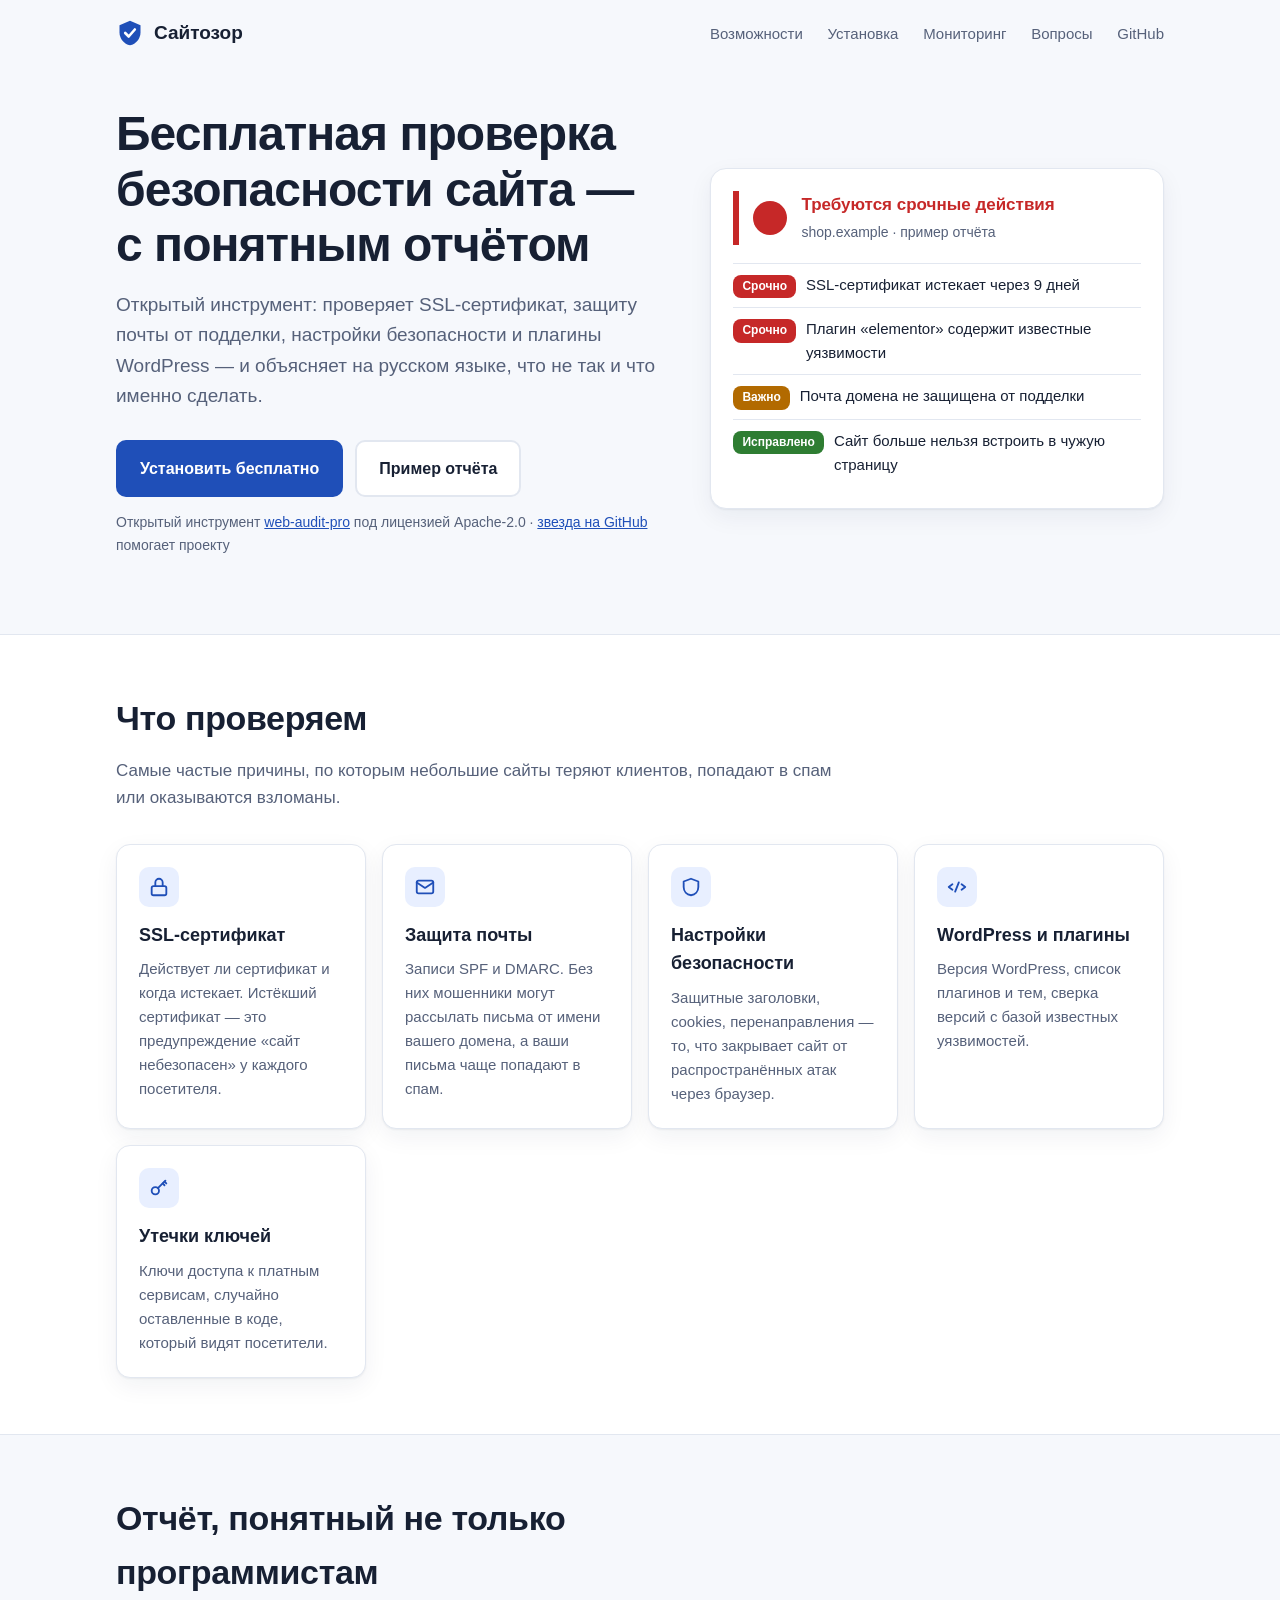
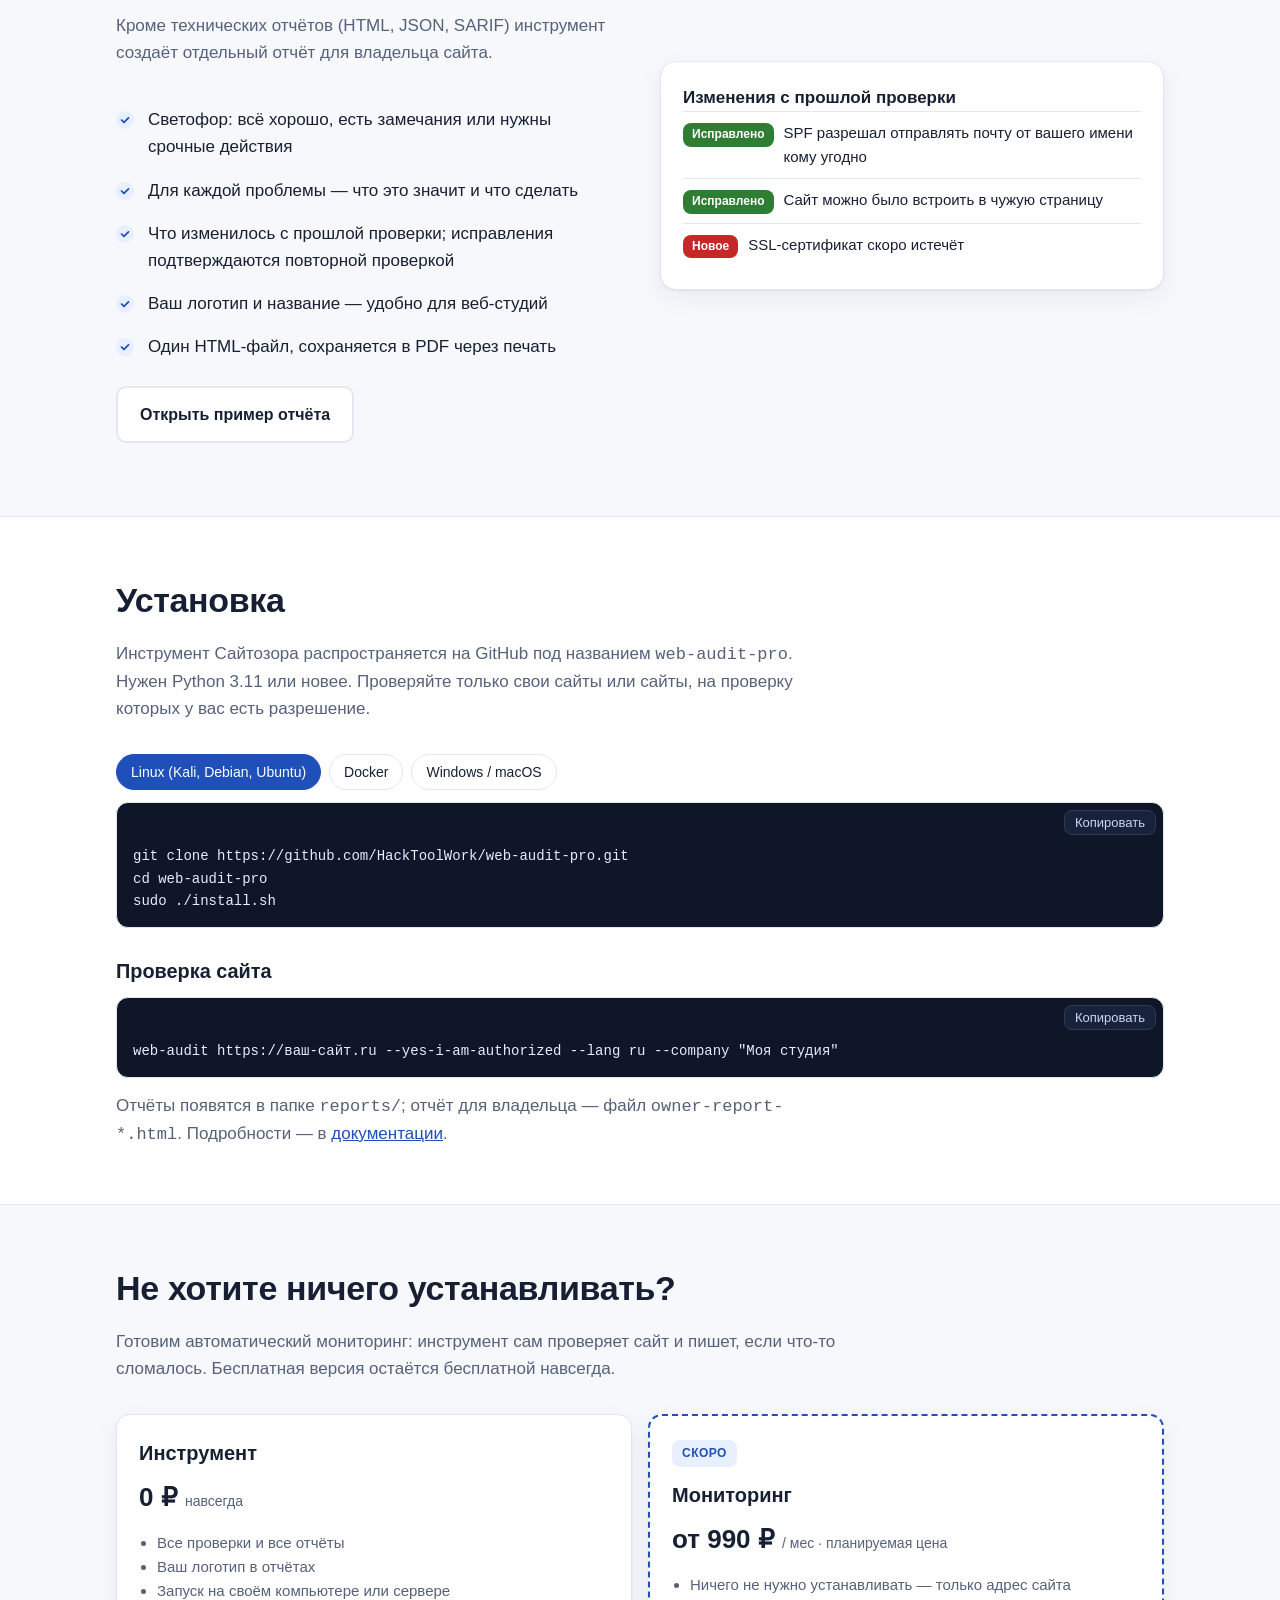
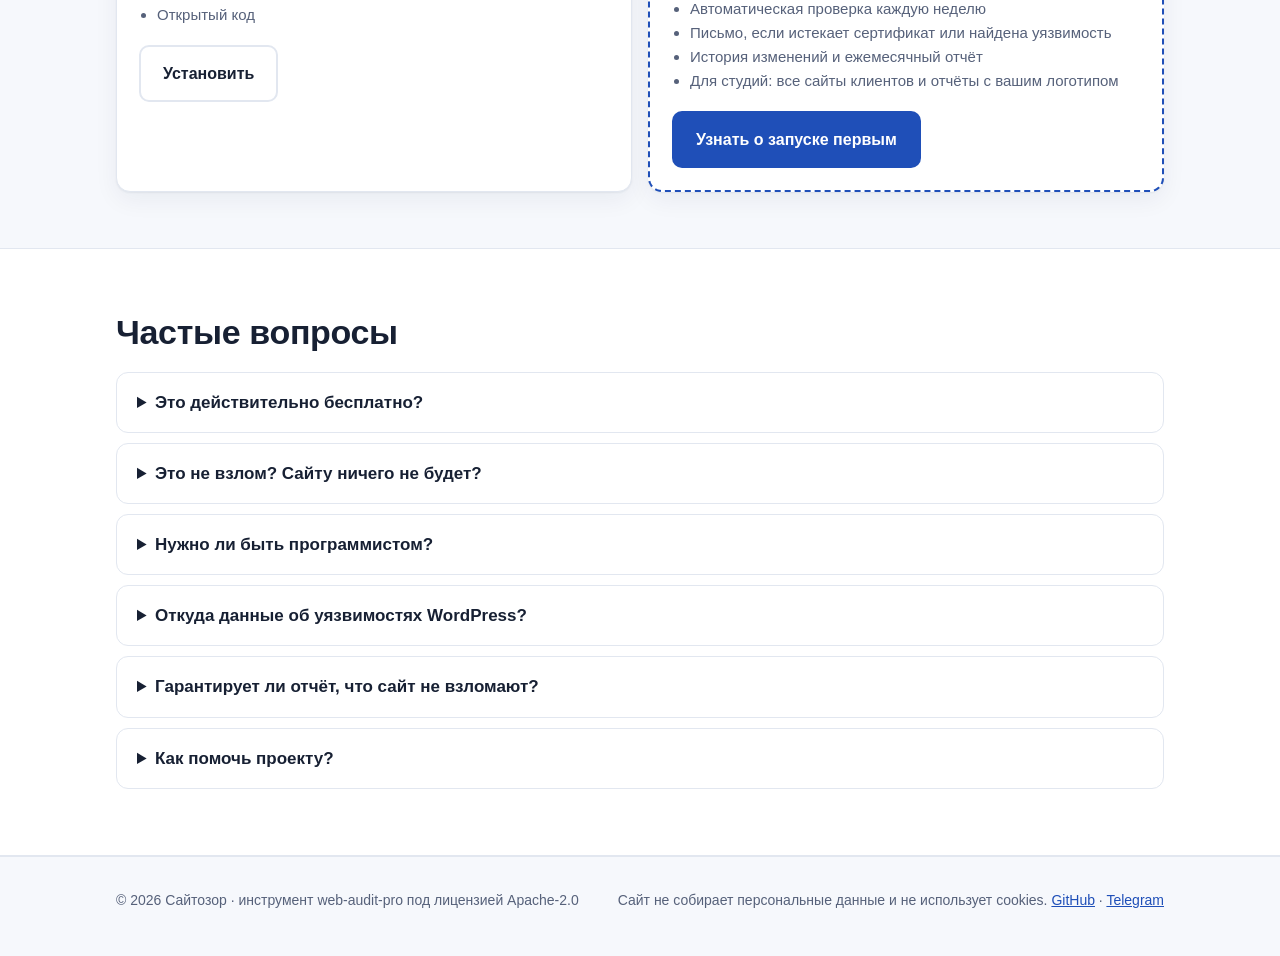
==== index.html @ 12309d19 "Add Sitozor project page Russian landing page for the free web-audit-pro tool: features, install ins" ====
<!doctype html>
<html lang="ru">
<head>
<meta charset="utf-8">
<meta name="viewport" content="width=device-width, initial-scale=1">
<title>Сайтозор — бесплатная проверка безопасности сайта</title>
<meta name="description" content="Открытый инструмент: проверяет SSL-сертификат, защиту почты, настройки безопасности и плагины WordPress и выдаёт понятный отчёт на русском языке.">
<meta property="og:type" content="website">
<meta property="og:title" content="Сайтозор — бесплатная проверка безопасности сайта">
<meta property="og:description" content="Открытый инструмент с понятным отчётом: что не так с сайтом и что сделать.">
<meta name="theme-color" content="#1f4fb8">
<link rel="icon" href="data:image/svg+xml,%3Csvg xmlns='http://www.w3.org/2000/svg' viewBox='0 0 32 32'%3E%3Cpath d='M16 2 4 7v8c0 7.5 5.1 13.4 12 15 6.9-1.6 12-7.5 12-15V7z' fill='%231f4fb8'/%3E%3Cpath d='m10.5 16 4 4 7-8' fill='none' stroke='white' stroke-width='3' stroke-linecap='round' stroke-linejoin='round'/%3E%3C/svg%3E">
<style>
:root {
  --bg: #f6f8fc;
  --surface: #ffffff;
  --fg: #172033;
  --muted: #56617a;
  --line: #e2e7f0;
  --accent: #1f4fb8;
  --accent-fg: #ffffff;
  --accent-soft: #e8efff;
  --red: #c62828;
  --yellow: #b26a00;
  --green: #2e7d32;
  --shadow: 0 1px 2px rgba(20, 30, 60, .06), 0 8px 24px rgba(20, 30, 60, .06);
}
@media (prefers-color-scheme: dark) {
  :root {
    --bg: #0e1322;
    --surface: #161d31;
    --fg: #e9eefb;
    --muted: #a3aec7;
    --line: #26304a;
    --accent: #7ea2ff;
    --accent-fg: #0e1322;
    --accent-soft: #1d2947;
    --red: #ff7a7a;
    --yellow: #ffc15e;
    --green: #6fd08c;
    --shadow: none;
  }
}
* { box-sizing: border-box; }
html { scroll-behavior: smooth; }
body {
  margin: 0;
  background: var(--bg);
  color: var(--fg);
  font: 17px/1.6 -apple-system, "Segoe UI", Roboto, "Helvetica Neue", Arial, sans-serif;
}
a { color: var(--accent); }
.wrap { max-width: 1080px; margin: 0 auto; padding: 0 16px; }
header.top {
  display: flex; justify-content: space-between; align-items: center;
  padding: 18px 0; gap: 12px;
}
.brand { display: flex; align-items: center; gap: 10px; font-weight: 700; font-size: 19px; color: var(--fg); text-decoration: none; }
.brand svg { width: 28px; height: 28px; flex: none; }
nav a { color: var(--muted); text-decoration: none; margin-left: 20px; font-size: 15px; }
nav a:hover { color: var(--fg); }
@media (max-width: 720px) { nav { display: none; } }

.btn {
  display: inline-block; padding: 14px 22px; border-radius: 10px; font-weight: 600;
  text-decoration: none; border: 2px solid transparent; cursor: pointer; font-size: 16px;
}
.btn-primary { background: var(--accent); color: var(--accent-fg); }
.btn-primary:hover { filter: brightness(1.08); }
.btn-ghost { border-color: var(--line); color: var(--fg); background: var(--surface); }
.btn-ghost:hover { border-color: var(--accent); }

.hero { display: grid; grid-template-columns: 1.1fr .9fr; gap: 40px; align-items: center; padding: 40px 0 64px; }
@media (max-width: 880px) { .hero { grid-template-columns: 1fr; padding-top: 16px; } }
.hero h1 { font-size: clamp(32px, 5vw, 48px); line-height: 1.15; margin: 0 0 18px; letter-spacing: -.02em; }
.hero p.lead { font-size: 19px; color: var(--muted); margin: 0 0 28px; }
.hero .actions { display: flex; gap: 12px; flex-wrap: wrap; }
.hero .note { margin-top: 14px; font-size: 14px; color: var(--muted); }

.mock {
  background: var(--surface); border: 1px solid var(--line); border-radius: 16px;
  padding: 22px; box-shadow: var(--shadow);
}
.mock .status { display: flex; gap: 14px; align-items: center; border-left: 6px solid var(--red); padding-left: 14px; margin-bottom: 18px; }
.mock .dot { width: 34px; height: 34px; border-radius: 50%; background: var(--red); flex: none; }
.mock .status strong { color: var(--red); display: block; }
.mock .status span { color: var(--muted); font-size: 14px; }
.mock ul { list-style: none; padding: 0; margin: 0; }
.mock li { display: flex; gap: 10px; align-items: baseline; padding: 9px 0; border-top: 1px solid var(--line); font-size: 15px; }
.pill { font-size: 12px; font-weight: 700; padding: 2px 9px; border-radius: 8px; color: #fff; white-space: nowrap; }
.pill.red { background: var(--red); } .pill.yellow { background: var(--yellow); } .pill.green { background: var(--green); }
@media (prefers-color-scheme: dark) { .pill { color: #0e1322; } }

section { padding: 56px 0; }
section h2 { font-size: clamp(26px, 3.5vw, 34px); margin: 0 0 12px; letter-spacing: -.01em; }
section .sub { color: var(--muted); margin: 0 0 32px; max-width: 720px; }

.grid { display: grid; gap: 16px; grid-template-columns: repeat(auto-fit, minmax(240px, 1fr)); }
.card { background: var(--surface); border: 1px solid var(--line); border-radius: 14px; padding: 22px; box-shadow: var(--shadow); }
.card h3 { margin: 0 0 8px; font-size: 18px; }
.card p { margin: 0; color: var(--muted); font-size: 15px; }
.icon { width: 40px; height: 40px; border-radius: 10px; background: var(--accent-soft); color: var(--accent); display: grid; place-items: center; margin-bottom: 14px; }
.icon svg { width: 22px; height: 22px; }

.steps { counter-reset: step; }
.steps .card { position: relative; padding-top: 56px; }
.steps .card::before {
  counter-increment: step; content: counter(step);
  position: absolute; top: 18px; left: 22px; width: 28px; height: 28px; border-radius: 50%;
  background: var(--accent); color: var(--accent-fg); display: grid; place-items: center; font-weight: 700; font-size: 15px;
}

.band { background: var(--surface); border-top: 1px solid var(--line); border-bottom: 1px solid var(--line); }
.two { display: grid; grid-template-columns: 1fr 1fr; gap: 40px; align-items: center; }
@media (max-width: 880px) { .two { grid-template-columns: 1fr; } }
.checks { list-style: none; padding: 0; margin: 0; }
.checks li { padding: 8px 0 8px 32px; position: relative; }
.checks li::before {
  content: ""; position: absolute; left: 0; top: 13px; width: 18px; height: 18px; border-radius: 50%;
  background: var(--accent-soft) url("data:image/svg+xml,%3Csvg xmlns='http://www.w3.org/2000/svg' viewBox='0 0 20 20'%3E%3Cpath d='m5 10 3.5 3.5L15 7' fill='none' stroke='%231f4fb8' stroke-width='2.5' stroke-linecap='round' stroke-linejoin='round'/%3E%3C/svg%3E") center/14px no-repeat;
}

.prices .card { display: flex; flex-direction: column; }
.prices .price { font-size: 30px; font-weight: 700; margin: 6px 0 4px; }
.prices .price small { font-size: 15px; font-weight: 500; color: var(--muted); }
.prices ul { padding-left: 18px; margin: 12px 0 20px; color: var(--muted); font-size: 15px; flex: 1; }
.prices .featured { border: 2px solid var(--accent); }
.tag { display: inline-block; font-size: 12px; font-weight: 700; color: var(--accent); background: var(--accent-soft); padding: 3px 10px; border-radius: 8px; align-self: flex-start; }

details.faq { background: var(--surface); border: 1px solid var(--line); border-radius: 12px; padding: 16px 20px; margin-bottom: 10px; }
details.faq summary { cursor: pointer; font-weight: 600; }
details.faq p { color: var(--muted); margin: 10px 0 0; }

.cta { text-align: center; }
.template {
  display: flex; gap: 10px; align-items: stretch; max-width: 640px; margin: 24px auto 0;
  background: var(--surface); border: 1px dashed var(--line); border-radius: 12px; padding: 12px; text-align: left;
}
.template code { flex: 1; font: 15px/1.5 inherit; font-family: inherit; color: var(--muted); }
.template button { border: 1px solid var(--line); background: var(--bg); color: var(--fg); border-radius: 8px; padding: 0 14px; cursor: pointer; font: inherit; font-size: 14px; }
@media (max-width: 560px) { .template { flex-direction: column; } .template button { padding: 8px; } }

footer { padding: 32px 0 48px; color: var(--muted); font-size: 14px; border-top: 1px solid var(--line); }
footer .wrap { display: flex; justify-content: space-between; gap: 16px; flex-wrap: wrap; }

pre.code {
  position: relative; margin: 0 0 14px; padding: 14px 16px; border-radius: 12px; overflow-x: auto;
  background: #0f1628; color: #e6ecff; font: 14px/1.6 ui-monospace, SFMono-Regular, Menlo, Consolas, monospace;
  border: 1px solid var(--line);
}
pre.code .c { color: #8a97b8; }
.code-wrap { position: relative; }
.code-wrap pre.code { padding-top: 42px; }
.code-wrap button {
  position: absolute; top: 8px; right: 8px; border: 1px solid #2c3a5c; background: #18223b; color: #cbd6f5;
  border-radius: 8px; padding: 4px 10px; font-size: 13px; cursor: pointer;
}
.tabs { display: flex; gap: 8px; margin-bottom: 12px; flex-wrap: wrap; }
.tabs button {
  border: 1px solid var(--line); background: var(--surface); color: var(--fg); border-radius: 999px;
  padding: 6px 14px; font: inherit; font-size: 14px; cursor: pointer;
}
.tabs button[aria-selected="true"] { background: var(--accent); color: var(--accent-fg); border-color: var(--accent); }
.soon { border: 2px dashed var(--accent); }
.badge-soon { display: inline-block; font-size: 12px; font-weight: 700; letter-spacing: .04em; text-transform: uppercase; color: var(--accent); background: var(--accent-soft); padding: 4px 10px; border-radius: 8px; }
.free-vs { display: grid; grid-template-columns: 1fr 1fr; gap: 16px; }
@media (max-width: 880px) { .free-vs { grid-template-columns: 1fr; } }
.free-vs .card h3 { font-size: 20px; }
.free-vs ul { padding-left: 18px; color: var(--muted); font-size: 15px; margin: 12px 0 18px; }
.free-vs .price { font-size: 26px; font-weight: 700; margin: 4px 0; }
.free-vs .price small { font-size: 14px; color: var(--muted); font-weight: 500; }
</style>
</head>
<body>

<div class="wrap">
  <header class="top">
    <a class="brand" href="#"><svg viewBox="0 0 32 32" aria-hidden="true"><path d="M16 2 4 7v8c0 7.5 5.1 13.4 12 15 6.9-1.6 12-7.5 12-15V7z" fill="currentColor" style="color:var(--accent)"/><path d="m10.5 16 4 4 7-8" fill="none" stroke="#fff" stroke-width="3" stroke-linecap="round" stroke-linejoin="round"/></svg>Сайтозор</a>
    <nav>
      <a href="#checks">Возможности</a>
      <a href="#install">Установка</a>
      <a href="#monitoring">Мониторинг</a>
      <a href="#faq">Вопросы</a>
      <a href="https://github.com/HackToolWork/web-audit-pro" target="_blank" rel="noopener">GitHub</a>
    </nav>
  </header>

  <div class="hero">
    <div>
      <h1>Бесплатная проверка безопасности сайта — с понятным отчётом</h1>
      <p class="lead">Открытый инструмент: проверяет SSL-сертификат, защиту почты от подделки, настройки безопасности и плагины WordPress — и объясняет на русском языке, что не так и что именно сделать.</p>
      <div class="actions">
        <a class="btn btn-primary" href="#install">Установить бесплатно</a>
        <a class="btn btn-ghost" href="example-report.html" target="_blank" rel="noopener">Пример отчёта</a>
      </div>
      <p class="note">Открытый инструмент <a href="https://github.com/HackToolWork/web-audit-pro" target="_blank" rel="noopener">web-audit-pro</a> под лицензией Apache-2.0 · <a href="https://github.com/HackToolWork/web-audit-pro" target="_blank" rel="noopener">звезда на GitHub</a> помогает проекту</p>
    </div>
    <div class="mock" aria-label="Фрагмент отчёта">
      <div class="status">
        <div class="dot"></div>
        <div><strong>Требуются срочные действия</strong><span>shop.example · пример отчёта</span></div>
      </div>
      <ul>
        <li><span class="pill red">Срочно</span> SSL-сертификат истекает через 9 дней</li>
        <li><span class="pill red">Срочно</span> Плагин «elementor» содержит известные уязвимости</li>
        <li><span class="pill yellow">Важно</span> Почта домена не защищена от подделки</li>
        <li><span class="pill green">Исправлено</span> Сайт больше нельзя встроить в чужую страницу</li>
      </ul>
    </div>
  </div>
</div>

<section id="checks" class="band">
  <div class="wrap">
    <h2>Что проверяем</h2>
    <p class="sub">Самые частые причины, по которым небольшие сайты теряют клиентов, попадают в спам или оказываются взломаны.</p>
    <div class="grid">
      <div class="card">
        <div class="icon"><svg viewBox="0 0 24 24" fill="none" stroke="currentColor" stroke-width="2" stroke-linecap="round" stroke-linejoin="round"><rect x="4" y="11" width="16" height="10" rx="2"/><path d="M8 11V7a4 4 0 0 1 8 0v4"/></svg></div>
        <h3>SSL-сертификат</h3>
        <p>Действует ли сертификат и когда истекает. Истёкший сертификат — это предупреждение «сайт небезопасен» у каждого посетителя.</p>
      </div>
      <div class="card">
        <div class="icon"><svg viewBox="0 0 24 24" fill="none" stroke="currentColor" stroke-width="2" stroke-linecap="round" stroke-linejoin="round"><rect x="3" y="5" width="18" height="14" rx="2"/><path d="m3 7 9 6 9-6"/></svg></div>
        <h3>Защита почты</h3>
        <p>Записи SPF и DMARC. Без них мошенники могут рассылать письма от имени вашего домена, а ваши письма чаще попадают в спам.</p>
      </div>
      <div class="card">
        <div class="icon"><svg viewBox="0 0 24 24" fill="none" stroke="currentColor" stroke-width="2" stroke-linecap="round" stroke-linejoin="round"><path d="M12 3 4 6v6c0 5 3.4 8.4 8 9 4.6-.6 8-4 8-9V6z"/></svg></div>
        <h3>Настройки безопасности</h3>
        <p>Защитные заголовки, cookies, перенаправления — то, что закрывает сайт от распространённых атак через браузер.</p>
      </div>
      <div class="card">
        <div class="icon"><svg viewBox="0 0 24 24" fill="none" stroke="currentColor" stroke-width="2" stroke-linecap="round" stroke-linejoin="round"><path d="M14 7 10 17"/><path d="m7 9-4 3 4 3"/><path d="m17 9 4 3-4 3"/></svg></div>
        <h3>WordPress и плагины</h3>
        <p>Версия WordPress, список плагинов и тем, сверка версий с базой известных уязвимостей.</p>
      </div>
      <div class="card">
        <div class="icon"><svg viewBox="0 0 24 24" fill="none" stroke="currentColor" stroke-width="2" stroke-linecap="round" stroke-linejoin="round"><circle cx="8" cy="15" r="4"/><path d="m10.8 12.2 8.2-8.2"/><path d="m16 7 2 2"/><path d="m18 5 2 2"/></svg></div>
        <h3>Утечки ключей</h3>
        <p>Ключи доступа к платным сервисам, случайно оставленные в коде, который видят посетители.</p>
      </div>
    </div>
  </div>
</section>

<section id="report">
  <div class="wrap two">
    <div>
      <h2>Отчёт, понятный не только программистам</h2>
      <p class="sub">Кроме технических отчётов (HTML, JSON, SARIF) инструмент создаёт отдельный отчёт для владельца сайта.</p>
      <ul class="checks">
        <li>Светофор: всё хорошо, есть замечания или нужны срочные действия</li>
        <li>Для каждой проблемы — что это значит и что сделать</li>
        <li>Что изменилось с прошлой проверки; исправления подтверждаются повторной проверкой</li>
        <li>Ваш логотип и название — удобно для веб-студий</li>
        <li>Один HTML-файл, сохраняется в PDF через печать</li>
      </ul>
      <p><a class="btn btn-ghost" href="example-report.html" target="_blank" rel="noopener">Открыть пример отчёта</a></p>
    </div>
    <div class="mock" aria-label="Фрагмент раздела изменений">
      <strong>Изменения с прошлой проверки</strong>
      <ul>
        <li><span class="pill green">Исправлено</span> SPF разрешал отправлять почту от вашего имени кому угодно</li>
        <li><span class="pill green">Исправлено</span> Сайт можно было встроить в чужую страницу</li>
        <li><span class="pill red">Новое</span> SSL-сертификат скоро истечёт</li>
      </ul>
    </div>
  </div>
</section>

<section id="install" class="band">
  <div class="wrap">
    <h2>Установка</h2>
    <p class="sub">Инструмент Сайтозора распространяется на GitHub под названием <code>web-audit-pro</code>. Нужен Python 3.11 или новее. Проверяйте только свои сайты или сайты, на проверку которых у вас есть разрешение.</p>
    <div class="tabs" role="tablist">
      <button type="button" role="tab" aria-selected="true" data-tab="linux">Linux (Kali, Debian, Ubuntu)</button>
      <button type="button" role="tab" aria-selected="false" data-tab="docker">Docker</button>
      <button type="button" role="tab" aria-selected="false" data-tab="python">Windows / macOS</button>
    </div>
    <div data-panel="linux">
      <div class="code-wrap"><pre class="code">git clone https://github.com/HackToolWork/web-audit-pro.git
cd web-audit-pro
sudo ./install.sh</pre><button type="button" class="copy">Копировать</button></div>
    </div>
    <div data-panel="docker" hidden>
      <div class="code-wrap"><pre class="code">git clone https://github.com/HackToolWork/web-audit-pro.git
cd web-audit-pro
docker build -t web-audit-pro:local .
mkdir -p reports
docker run --rm -u "$(id -u):$(id -g)" -v "$PWD/reports:/app/reports" \
  web-audit-pro:local https://ваш-сайт.ru --yes-i-am-authorized --lang ru</pre><button type="button" class="copy">Копировать</button></div>
    </div>
    <div data-panel="python" hidden>
      <div class="code-wrap"><pre class="code">git clone https://github.com/HackToolWork/web-audit-pro.git
cd web-audit-pro
python -m venv .venv
.venv\Scripts\activate        <span class="c"># macOS: source .venv/bin/activate</span>
python -m pip install .</pre><button type="button" class="copy">Копировать</button></div>
    </div>
    <h3 style="margin:28px 0 10px">Проверка сайта</h3>
    <div class="code-wrap"><pre class="code">web-audit https://ваш-сайт.ru --yes-i-am-authorized --lang ru --company "Моя студия"</pre><button type="button" class="copy">Копировать</button></div>
    <p class="sub" style="margin:0">Отчёты появятся в папке <code>reports/</code>; отчёт для владельца — файл <code>owner-report-*.html</code>. Подробности — в <a href="https://github.com/HackToolWork/web-audit-pro#readme" target="_blank" rel="noopener">документации</a>.</p>
  </div>
</section>

<section id="monitoring">
  <div class="wrap">
    <h2>Не хотите ничего устанавливать?</h2>
    <p class="sub">Готовим автоматический мониторинг: инструмент сам проверяет сайт и пишет, если что-то сломалось. Бесплатная версия остаётся бесплатной навсегда.</p>
    <div class="free-vs">
      <div class="card">
        <h3>Инструмент</h3>
        <div class="price">0 ₽ <small>навсегда</small></div>
        <ul>
          <li>Все проверки и все отчёты</li>
          <li>Ваш логотип в отчётах</li>
          <li>Запуск на своём компьютере или сервере</li>
          <li>Открытый код</li>
        </ul>
        <a class="btn btn-ghost" href="#install">Установить</a>
      </div>
      <div class="card soon">
        <span class="badge-soon">Скоро</span>
        <h3 style="margin-top:12px">Мониторинг</h3>
        <div class="price">от 990 ₽ <small>/ мес · планируемая цена</small></div>
        <ul>
          <li>Ничего не нужно устанавливать — только адрес сайта</li>
          <li>Автоматическая проверка каждую неделю</li>
          <li>Письмо, если истекает сертификат или найдена уязвимость</li>
          <li>История изменений и ежемесячный отчёт</li>
          <li>Для студий: все сайты клиентов и отчёты с вашим логотипом</li>
        </ul>
        <a class="btn btn-primary" href="https://t.me/xxx_5d" target="_blank" rel="noopener">Узнать о запуске первым</a>
      </div>
    </div>
  </div>
</section>

<section id="faq" class="band">
  <div class="wrap">
    <h2>Частые вопросы</h2>
    <details class="faq">
      <summary>Это действительно бесплатно?</summary>
      <p>Да. Инструмент распространяется с открытым кодом под лицензией Apache-2.0 — его можно использовать, в том числе в коммерческих целях. Платным будет только готовый сервис мониторинга, где не нужно ничего устанавливать.</p>
    </details>
    <details class="faq">
      <summary>Это не взлом? Сайту ничего не будет?</summary>
      <p>Нет. Инструмент делает только обычные запросы — такие же, как браузер при посещении сайта, — с ограничением скорости. Он не подбирает пароли, не отправляет вредоносные данные и не нагружает сервер. Проверяйте только свои сайты или сайты, на проверку которых у вас есть разрешение.</p>
    </details>
    <details class="faq">
      <summary>Нужно ли быть программистом?</summary>
      <p>Нужно уметь установить программу и запустить одну команду в терминале — инструкция выше. Если это неудобно, подождите запуска мониторинга: там будет достаточно ввести адрес сайта.</p>
    </details>
    <details class="faq">
      <summary>Откуда данные об уязвимостях WordPress?</summary>
      <p>Из базы Wordfence Intelligence. Её можно бесплатно скачать один раз командой <code>web-audit --update-wp-db</code> (нужен бесплатный API-ключ Wordfence) — дальше проверки работают без интернета.</p>
    </details>
    <details class="faq">
      <summary>Гарантирует ли отчёт, что сайт не взломают?</summary>
      <p>Нет, и мы честно об этом пишем. Автоматическая проверка находит самые распространённые проблемы, но не заменяет полноценный аудит безопасности.</p>
    </details>
    <details class="faq">
      <summary>Как помочь проекту?</summary>
      <p>Поставьте звезду на <a href="https://github.com/HackToolWork/web-audit-pro" target="_blank" rel="noopener">GitHub</a>, расскажите коллегам, сообщайте об ошибках и предлагайте улучшения в Issues.</p>
    </details>
  </div>
</section>

<footer>
  <div class="wrap">
    <span>© 2026 Сайтозор · инструмент web-audit-pro под лицензией Apache-2.0</span>
    <span>Сайт не собирает персональные данные и не использует cookies. <a href="https://github.com/HackToolWork/web-audit-pro" target="_blank" rel="noopener">GitHub</a> · <a href="https://t.me/xxx_5d" target="_blank" rel="noopener">Telegram</a></span>
  </div>
</footer>

<script>
document.querySelectorAll(".tabs button").forEach(function (tab) {
  tab.addEventListener("click", function () {
    document.querySelectorAll(".tabs button").forEach(function (other) {
      other.setAttribute("aria-selected", String(other === tab));
    });
    document.querySelectorAll("[data-panel]").forEach(function (panel) {
      panel.hidden = panel.getAttribute("data-panel") !== tab.getAttribute("data-tab");
    });
  });
});
document.querySelectorAll(".code-wrap .copy").forEach(function (button) {
  button.addEventListener("click", function () {
    var text = button.parentElement.querySelector("pre").innerText.replace(/\s+# macOS.*$/m, "");
    function done(label) { button.textContent = label; setTimeout(function () { button.textContent = "Копировать"; }, 2000); }
    if (navigator.clipboard) {
      navigator.clipboard.writeText(text).then(function () { done("Скопировано"); }, function () { done("Не удалось"); });
    } else {
      done("Не удалось");
    }
  });
});
</script>
</body>
</html>
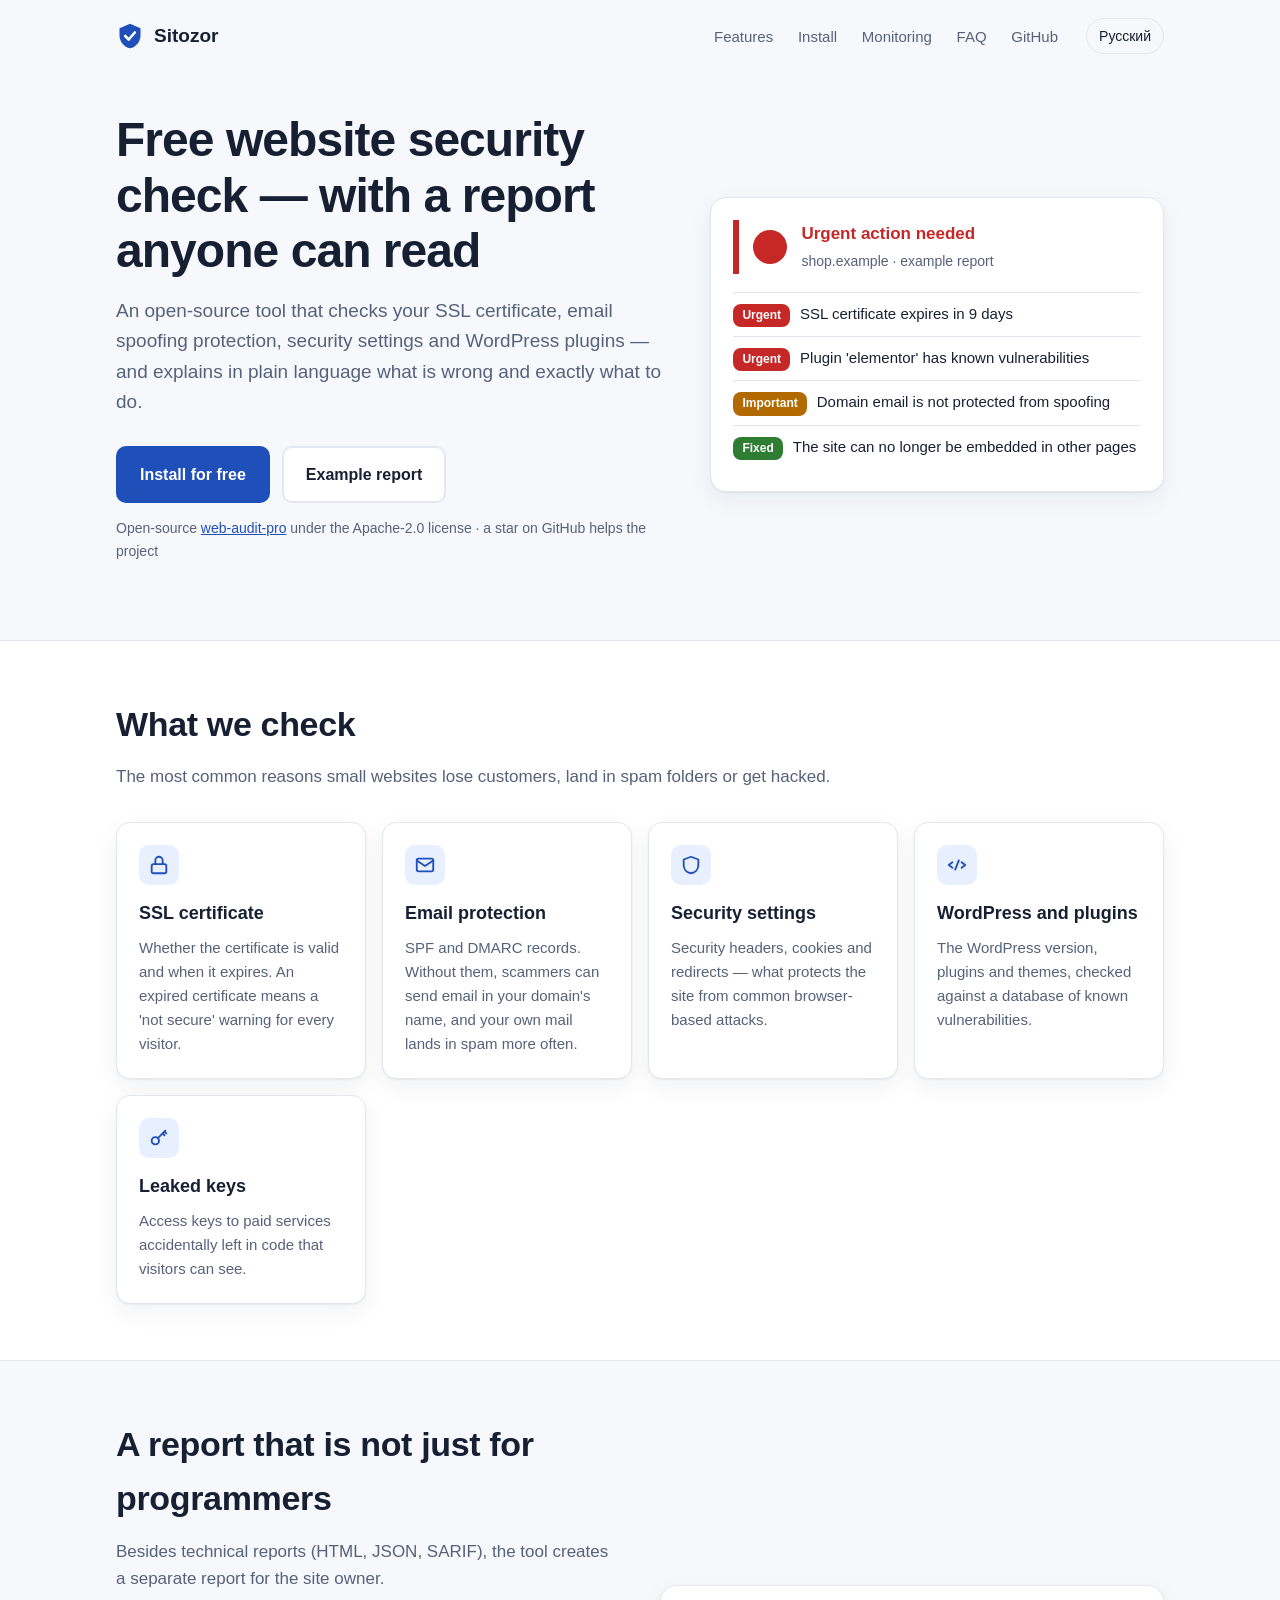
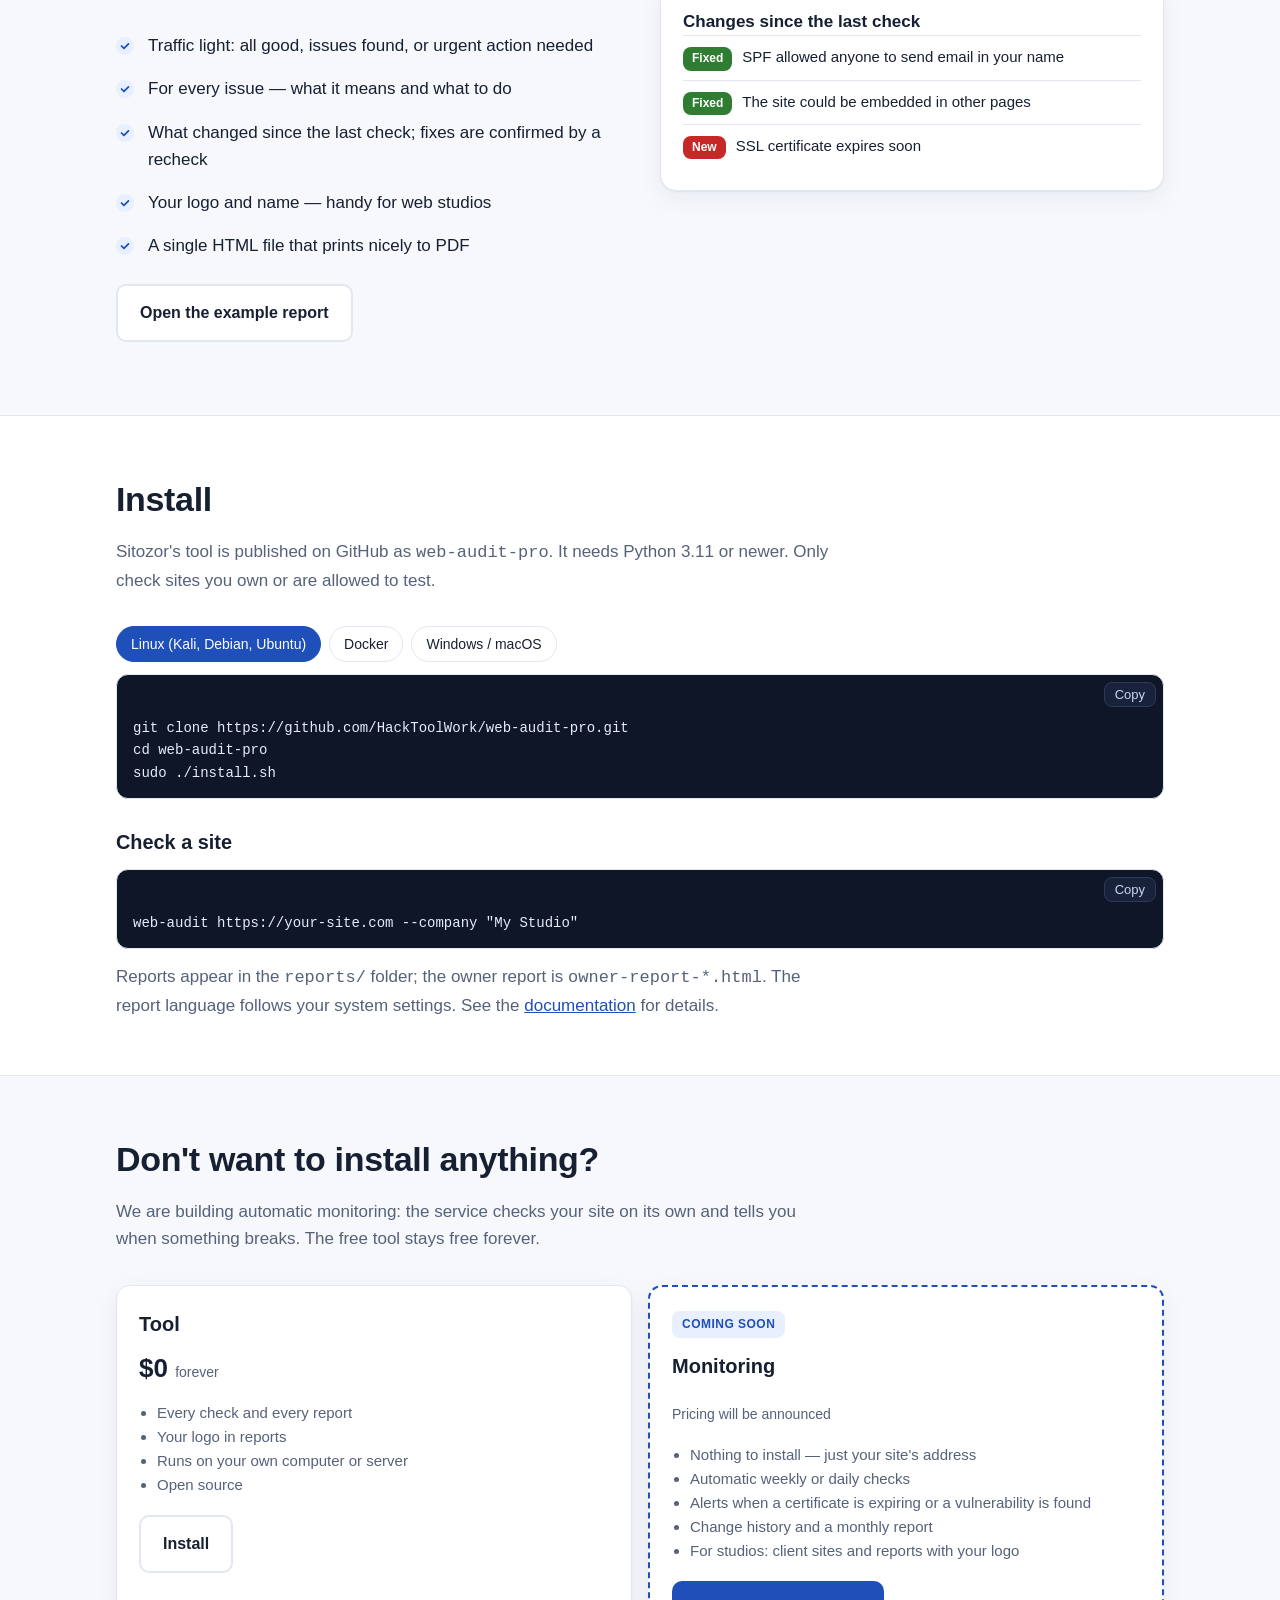
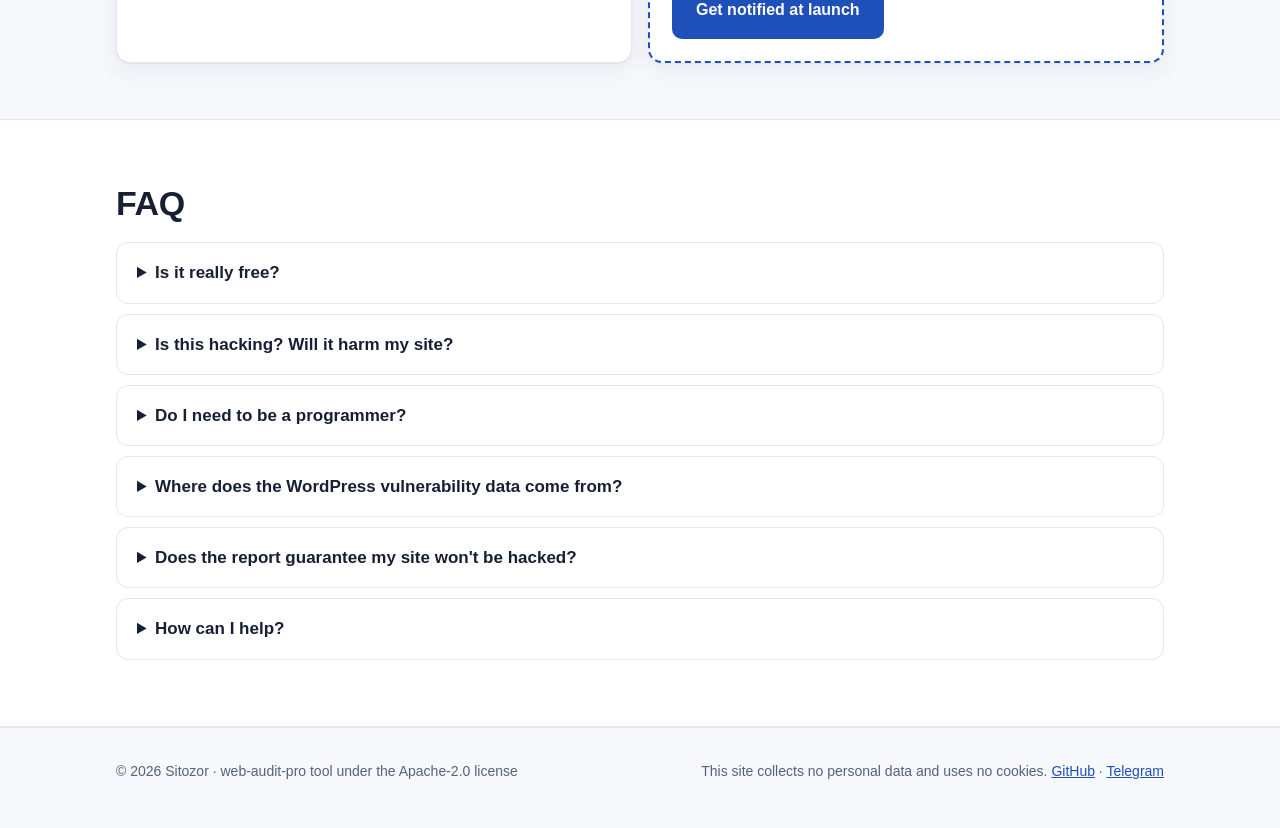
==== commit fc3a3a41: "Add English version with browser-language detection Both pages are generated from one template (scri" ====
--- a/index.html
+++ b/index.html
@@ -5,177 +5,34 @@
 <meta name="viewport" content="width=device-width, initial-scale=1">
 <title>Сайтозор — бесплатная проверка безопасности сайта</title>
 <meta name="description" content="Открытый инструмент: проверяет SSL-сертификат, защиту почты, настройки безопасности и плагины WordPress и выдаёт понятный отчёт на русском языке.">
+<link rel="canonical" href="https://sitozor.ru/">
+<link rel="alternate" hreflang="ru" href="https://sitozor.ru/">
+<link rel="alternate" hreflang="en" href="https://sitozor.ru/en/">
+<link rel="alternate" hreflang="x-default" href="https://sitozor.ru/">
 <meta property="og:type" content="website">
+<meta property="og:url" content="https://sitozor.ru/">
 <meta property="og:title" content="Сайтозор — бесплатная проверка безопасности сайта">
-<meta property="og:description" content="Открытый инструмент с понятным отчётом: что не так с сайтом и что сделать.">
+<meta property="og:description" content="Открытый инструмент: проверяет SSL-сертификат, защиту почты, настройки безопасности и плагины WordPress и выдаёт понятный отчёт на русском языке.">
 <meta name="theme-color" content="#1f4fb8">
 <link rel="icon" href="data:image/svg+xml,%3Csvg xmlns='http://www.w3.org/2000/svg' viewBox='0 0 32 32'%3E%3Cpath d='M16 2 4 7v8c0 7.5 5.1 13.4 12 15 6.9-1.6 12-7.5 12-15V7z' fill='%231f4fb8'/%3E%3Cpath d='m10.5 16 4 4 7-8' fill='none' stroke='white' stroke-width='3' stroke-linecap='round' stroke-linejoin='round'/%3E%3C/svg%3E">
-<style>
-:root {
-  --bg: #f6f8fc;
-  --surface: #ffffff;
-  --fg: #172033;
-  --muted: #56617a;
-  --line: #e2e7f0;
-  --accent: #1f4fb8;
-  --accent-fg: #ffffff;
-  --accent-soft: #e8efff;
-  --red: #c62828;
-  --yellow: #b26a00;
-  --green: #2e7d32;
-  --shadow: 0 1px 2px rgba(20, 30, 60, .06), 0 8px 24px rgba(20, 30, 60, .06);
-}
-@media (prefers-color-scheme: dark) {
-  :root {
-    --bg: #0e1322;
-    --surface: #161d31;
-    --fg: #e9eefb;
-    --muted: #a3aec7;
-    --line: #26304a;
-    --accent: #7ea2ff;
-    --accent-fg: #0e1322;
-    --accent-soft: #1d2947;
-    --red: #ff7a7a;
-    --yellow: #ffc15e;
-    --green: #6fd08c;
-    --shadow: none;
+<link rel="stylesheet" href="/assets/style.css">
+<script>
+(function () {
+  var saved = null;
+  try { saved = localStorage.getItem("lang"); } catch (e) {}
+  if (/bot|crawl|spider|slurp|yandex|google|bing|duckduck/i.test(navigator.userAgent)) return;
+  var preferred = (navigator.languages && navigator.languages[0]) || navigator.language || "";
+  if (saved === "en" || (!saved && preferred && !/^ru\b/i.test(preferred))) {
+    location.replace("/en/" + location.hash);
   }
-}
-* { box-sizing: border-box; }
-html { scroll-behavior: smooth; }
-body {
-  margin: 0;
-  background: var(--bg);
-  color: var(--fg);
-  font: 17px/1.6 -apple-system, "Segoe UI", Roboto, "Helvetica Neue", Arial, sans-serif;
-}
-a { color: var(--accent); }
-.wrap { max-width: 1080px; margin: 0 auto; padding: 0 16px; }
-header.top {
-  display: flex; justify-content: space-between; align-items: center;
-  padding: 18px 0; gap: 12px;
-}
-.brand { display: flex; align-items: center; gap: 10px; font-weight: 700; font-size: 19px; color: var(--fg); text-decoration: none; }
-.brand svg { width: 28px; height: 28px; flex: none; }
-nav a { color: var(--muted); text-decoration: none; margin-left: 20px; font-size: 15px; }
-nav a:hover { color: var(--fg); }
-@media (max-width: 720px) { nav { display: none; } }
-
-.btn {
-  display: inline-block; padding: 14px 22px; border-radius: 10px; font-weight: 600;
-  text-decoration: none; border: 2px solid transparent; cursor: pointer; font-size: 16px;
-}
-.btn-primary { background: var(--accent); color: var(--accent-fg); }
-.btn-primary:hover { filter: brightness(1.08); }
-.btn-ghost { border-color: var(--line); color: var(--fg); background: var(--surface); }
-.btn-ghost:hover { border-color: var(--accent); }
-
-.hero { display: grid; grid-template-columns: 1.1fr .9fr; gap: 40px; align-items: center; padding: 40px 0 64px; }
-@media (max-width: 880px) { .hero { grid-template-columns: 1fr; padding-top: 16px; } }
-.hero h1 { font-size: clamp(32px, 5vw, 48px); line-height: 1.15; margin: 0 0 18px; letter-spacing: -.02em; }
-.hero p.lead { font-size: 19px; color: var(--muted); margin: 0 0 28px; }
-.hero .actions { display: flex; gap: 12px; flex-wrap: wrap; }
-.hero .note { margin-top: 14px; font-size: 14px; color: var(--muted); }
-
-.mock {
-  background: var(--surface); border: 1px solid var(--line); border-radius: 16px;
-  padding: 22px; box-shadow: var(--shadow);
-}
-.mock .status { display: flex; gap: 14px; align-items: center; border-left: 6px solid var(--red); padding-left: 14px; margin-bottom: 18px; }
-.mock .dot { width: 34px; height: 34px; border-radius: 50%; background: var(--red); flex: none; }
-.mock .status strong { color: var(--red); display: block; }
-.mock .status span { color: var(--muted); font-size: 14px; }
-.mock ul { list-style: none; padding: 0; margin: 0; }
-.mock li { display: flex; gap: 10px; align-items: baseline; padding: 9px 0; border-top: 1px solid var(--line); font-size: 15px; }
-.pill { font-size: 12px; font-weight: 700; padding: 2px 9px; border-radius: 8px; color: #fff; white-space: nowrap; }
-.pill.red { background: var(--red); } .pill.yellow { background: var(--yellow); } .pill.green { background: var(--green); }
-@media (prefers-color-scheme: dark) { .pill { color: #0e1322; } }
-
-section { padding: 56px 0; }
-section h2 { font-size: clamp(26px, 3.5vw, 34px); margin: 0 0 12px; letter-spacing: -.01em; }
-section .sub { color: var(--muted); margin: 0 0 32px; max-width: 720px; }
-
-.grid { display: grid; gap: 16px; grid-template-columns: repeat(auto-fit, minmax(240px, 1fr)); }
-.card { background: var(--surface); border: 1px solid var(--line); border-radius: 14px; padding: 22px; box-shadow: var(--shadow); }
-.card h3 { margin: 0 0 8px; font-size: 18px; }
-.card p { margin: 0; color: var(--muted); font-size: 15px; }
-.icon { width: 40px; height: 40px; border-radius: 10px; background: var(--accent-soft); color: var(--accent); display: grid; place-items: center; margin-bottom: 14px; }
-.icon svg { width: 22px; height: 22px; }
-
-.steps { counter-reset: step; }
-.steps .card { position: relative; padding-top: 56px; }
-.steps .card::before {
-  counter-increment: step; content: counter(step);
-  position: absolute; top: 18px; left: 22px; width: 28px; height: 28px; border-radius: 50%;
-  background: var(--accent); color: var(--accent-fg); display: grid; place-items: center; font-weight: 700; font-size: 15px;
-}
-
-.band { background: var(--surface); border-top: 1px solid var(--line); border-bottom: 1px solid var(--line); }
-.two { display: grid; grid-template-columns: 1fr 1fr; gap: 40px; align-items: center; }
-@media (max-width: 880px) { .two { grid-template-columns: 1fr; } }
-.checks { list-style: none; padding: 0; margin: 0; }
-.checks li { padding: 8px 0 8px 32px; position: relative; }
-.checks li::before {
-  content: ""; position: absolute; left: 0; top: 13px; width: 18px; height: 18px; border-radius: 50%;
-  background: var(--accent-soft) url("data:image/svg+xml,%3Csvg xmlns='http://www.w3.org/2000/svg' viewBox='0 0 20 20'%3E%3Cpath d='m5 10 3.5 3.5L15 7' fill='none' stroke='%231f4fb8' stroke-width='2.5' stroke-linecap='round' stroke-linejoin='round'/%3E%3C/svg%3E") center/14px no-repeat;
-}
-
-.prices .card { display: flex; flex-direction: column; }
-.prices .price { font-size: 30px; font-weight: 700; margin: 6px 0 4px; }
-.prices .price small { font-size: 15px; font-weight: 500; color: var(--muted); }
-.prices ul { padding-left: 18px; margin: 12px 0 20px; color: var(--muted); font-size: 15px; flex: 1; }
-.prices .featured { border: 2px solid var(--accent); }
-.tag { display: inline-block; font-size: 12px; font-weight: 700; color: var(--accent); background: var(--accent-soft); padding: 3px 10px; border-radius: 8px; align-self: flex-start; }
-
-details.faq { background: var(--surface); border: 1px solid var(--line); border-radius: 12px; padding: 16px 20px; margin-bottom: 10px; }
-details.faq summary { cursor: pointer; font-weight: 600; }
-details.faq p { color: var(--muted); margin: 10px 0 0; }
-
-.cta { text-align: center; }
-.template {
-  display: flex; gap: 10px; align-items: stretch; max-width: 640px; margin: 24px auto 0;
-  background: var(--surface); border: 1px dashed var(--line); border-radius: 12px; padding: 12px; text-align: left;
-}
-.template code { flex: 1; font: 15px/1.5 inherit; font-family: inherit; color: var(--muted); }
-.template button { border: 1px solid var(--line); background: var(--bg); color: var(--fg); border-radius: 8px; padding: 0 14px; cursor: pointer; font: inherit; font-size: 14px; }
-@media (max-width: 560px) { .template { flex-direction: column; } .template button { padding: 8px; } }
-
-footer { padding: 32px 0 48px; color: var(--muted); font-size: 14px; border-top: 1px solid var(--line); }
-footer .wrap { display: flex; justify-content: space-between; gap: 16px; flex-wrap: wrap; }
-
-pre.code {
-  position: relative; margin: 0 0 14px; padding: 14px 16px; border-radius: 12px; overflow-x: auto;
-  background: #0f1628; color: #e6ecff; font: 14px/1.6 ui-monospace, SFMono-Regular, Menlo, Consolas, monospace;
-  border: 1px solid var(--line);
-}
-pre.code .c { color: #8a97b8; }
-.code-wrap { position: relative; }
-.code-wrap pre.code { padding-top: 42px; }
-.code-wrap button {
-  position: absolute; top: 8px; right: 8px; border: 1px solid #2c3a5c; background: #18223b; color: #cbd6f5;
-  border-radius: 8px; padding: 4px 10px; font-size: 13px; cursor: pointer;
-}
-.tabs { display: flex; gap: 8px; margin-bottom: 12px; flex-wrap: wrap; }
-.tabs button {
-  border: 1px solid var(--line); background: var(--surface); color: var(--fg); border-radius: 999px;
-  padding: 6px 14px; font: inherit; font-size: 14px; cursor: pointer;
-}
-.tabs button[aria-selected="true"] { background: var(--accent); color: var(--accent-fg); border-color: var(--accent); }
-.soon { border: 2px dashed var(--accent); }
-.badge-soon { display: inline-block; font-size: 12px; font-weight: 700; letter-spacing: .04em; text-transform: uppercase; color: var(--accent); background: var(--accent-soft); padding: 4px 10px; border-radius: 8px; }
-.free-vs { display: grid; grid-template-columns: 1fr 1fr; gap: 16px; }
-@media (max-width: 880px) { .free-vs { grid-template-columns: 1fr; } }
-.free-vs .card h3 { font-size: 20px; }
-.free-vs ul { padding-left: 18px; color: var(--muted); font-size: 15px; margin: 12px 0 18px; }
-.free-vs .price { font-size: 26px; font-weight: 700; margin: 4px 0; }
-.free-vs .price small { font-size: 14px; color: var(--muted); font-weight: 500; }
-</style>
+})();
+</script>
 </head>
 <body>
 
 <div class="wrap">
   <header class="top">
-    <a class="brand" href="#"><svg viewBox="0 0 32 32" aria-hidden="true"><path d="M16 2 4 7v8c0 7.5 5.1 13.4 12 15 6.9-1.6 12-7.5 12-15V7z" fill="currentColor" style="color:var(--accent)"/><path d="m10.5 16 4 4 7-8" fill="none" stroke="#fff" stroke-width="3" stroke-linecap="round" stroke-linejoin="round"/></svg>Сайтозор</a>
+    <a class="brand" href="/"><svg viewBox="0 0 32 32" aria-hidden="true"><path d="M16 2 4 7v8c0 7.5 5.1 13.4 12 15 6.9-1.6 12-7.5 12-15V7z" fill="currentColor" style="color:var(--accent)"/><path d="m10.5 16 4 4 7-8" fill="none" stroke="#fff" stroke-width="3" stroke-linecap="round" stroke-linejoin="round"/></svg>Сайтозор</a>
     <nav>
       <a href="#checks">Возможности</a>
       <a href="#install">Установка</a>
@@ -183,6 +40,7 @@
       <a href="#faq">Вопросы</a>
       <a href="https://github.com/HackToolWork/web-audit-pro" target="_blank" rel="noopener">GitHub</a>
     </nav>
+    <a class="lang-switch" href="/en/" data-lang="en" hreflang="en">English</a>
   </header>
 
   <div class="hero">
@@ -191,11 +49,11 @@
       <p class="lead">Открытый инструмент: проверяет SSL-сертификат, защиту почты от подделки, настройки безопасности и плагины WordPress — и объясняет на русском языке, что не так и что именно сделать.</p>
       <div class="actions">
         <a class="btn btn-primary" href="#install">Установить бесплатно</a>
-        <a class="btn btn-ghost" href="example-report.html" target="_blank" rel="noopener">Пример отчёта</a>
+        <a class="btn btn-ghost" href="/example-report.html" target="_blank" rel="noopener">Пример отчёта</a>
       </div>
-      <p class="note">Открытый инструмент <a href="https://github.com/HackToolWork/web-audit-pro" target="_blank" rel="noopener">web-audit-pro</a> под лицензией Apache-2.0 · <a href="https://github.com/HackToolWork/web-audit-pro" target="_blank" rel="noopener">звезда на GitHub</a> помогает проекту</p>
+      <p class="note">Открытый инструмент <a href="https://github.com/HackToolWork/web-audit-pro" target="_blank" rel="noopener">web-audit-pro</a> под лицензией Apache-2.0 · звезда на GitHub помогает проекту</p>
     </div>
-    <div class="mock" aria-label="Фрагмент отчёта">
+    <div class="mock" aria-label="Пример отчёта">
       <div class="status">
         <div class="dot"></div>
         <div><strong>Требуются срочные действия</strong><span>shop.example · пример отчёта</span></div>
@@ -204,8 +62,7 @@
         <li><span class="pill red">Срочно</span> SSL-сертификат истекает через 9 дней</li>
         <li><span class="pill red">Срочно</span> Плагин «elementor» содержит известные уязвимости</li>
         <li><span class="pill yellow">Важно</span> Почта домена не защищена от подделки</li>
-        <li><span class="pill green">Исправлено</span> Сайт больше нельзя встроить в чужую страницу</li>
-      </ul>
+        <li><span class="pill green">Исправлено</span> Сайт больше нельзя встроить в чужую страницу</li></ul>
     </div>
   </div>
 </div>
@@ -215,32 +72,11 @@
     <h2>Что проверяем</h2>
     <p class="sub">Самые частые причины, по которым небольшие сайты теряют клиентов, попадают в спам или оказываются взломаны.</p>
     <div class="grid">
-      <div class="card">
-        <div class="icon"><svg viewBox="0 0 24 24" fill="none" stroke="currentColor" stroke-width="2" stroke-linecap="round" stroke-linejoin="round"><rect x="4" y="11" width="16" height="10" rx="2"/><path d="M8 11V7a4 4 0 0 1 8 0v4"/></svg></div>
-        <h3>SSL-сертификат</h3>
-        <p>Действует ли сертификат и когда истекает. Истёкший сертификат — это предупреждение «сайт небезопасен» у каждого посетителя.</p>
-      </div>
-      <div class="card">
-        <div class="icon"><svg viewBox="0 0 24 24" fill="none" stroke="currentColor" stroke-width="2" stroke-linecap="round" stroke-linejoin="round"><rect x="3" y="5" width="18" height="14" rx="2"/><path d="m3 7 9 6 9-6"/></svg></div>
-        <h3>Защита почты</h3>
-        <p>Записи SPF и DMARC. Без них мошенники могут рассылать письма от имени вашего домена, а ваши письма чаще попадают в спам.</p>
-      </div>
-      <div class="card">
-        <div class="icon"><svg viewBox="0 0 24 24" fill="none" stroke="currentColor" stroke-width="2" stroke-linecap="round" stroke-linejoin="round"><path d="M12 3 4 6v6c0 5 3.4 8.4 8 9 4.6-.6 8-4 8-9V6z"/></svg></div>
-        <h3>Настройки безопасности</h3>
-        <p>Защитные заголовки, cookies, перенаправления — то, что закрывает сайт от распространённых атак через браузер.</p>
-      </div>
-      <div class="card">
-        <div class="icon"><svg viewBox="0 0 24 24" fill="none" stroke="currentColor" stroke-width="2" stroke-linecap="round" stroke-linejoin="round"><path d="M14 7 10 17"/><path d="m7 9-4 3 4 3"/><path d="m17 9 4 3-4 3"/></svg></div>
-        <h3>WordPress и плагины</h3>
-        <p>Версия WordPress, список плагинов и тем, сверка версий с базой известных уязвимостей.</p>
-      </div>
-      <div class="card">
-        <div class="icon"><svg viewBox="0 0 24 24" fill="none" stroke="currentColor" stroke-width="2" stroke-linecap="round" stroke-linejoin="round"><circle cx="8" cy="15" r="4"/><path d="m10.8 12.2 8.2-8.2"/><path d="m16 7 2 2"/><path d="m18 5 2 2"/></svg></div>
-        <h3>Утечки ключей</h3>
-        <p>Ключи доступа к платным сервисам, случайно оставленные в коде, который видят посетители.</p>
-      </div>
-    </div>
+      <div class="card"><div class="icon"><svg viewBox="0 0 24 24" fill="none" stroke="currentColor" stroke-width="2" stroke-linecap="round" stroke-linejoin="round"><rect x="4" y="11" width="16" height="10" rx="2"/><path d="M8 11V7a4 4 0 0 1 8 0v4"/></svg></div><h3>SSL-сертификат</h3><p>Действует ли сертификат и когда истекает. Истёкший сертификат — это предупреждение «сайт небезопасен» у каждого посетителя.</p></div>
+      <div class="card"><div class="icon"><svg viewBox="0 0 24 24" fill="none" stroke="currentColor" stroke-width="2" stroke-linecap="round" stroke-linejoin="round"><rect x="3" y="5" width="18" height="14" rx="2"/><path d="m3 7 9 6 9-6"/></svg></div><h3>Защита почты</h3><p>Записи SPF и DMARC. Без них мошенники могут рассылать письма от имени вашего домена, а ваши письма чаще попадают в спам.</p></div>
+      <div class="card"><div class="icon"><svg viewBox="0 0 24 24" fill="none" stroke="currentColor" stroke-width="2" stroke-linecap="round" stroke-linejoin="round"><path d="M12 3 4 6v6c0 5 3.4 8.4 8 9 4.6-.6 8-4 8-9V6z"/></svg></div><h3>Настройки безопасности</h3><p>Защитные заголовки, cookies, перенаправления — то, что закрывает сайт от распространённых атак через браузер.</p></div>
+      <div class="card"><div class="icon"><svg viewBox="0 0 24 24" fill="none" stroke="currentColor" stroke-width="2" stroke-linecap="round" stroke-linejoin="round"><path d="M14 7 10 17"/><path d="m7 9-4 3 4 3"/><path d="m17 9 4 3-4 3"/></svg></div><h3>WordPress и плагины</h3><p>Версия WordPress, список плагинов и тем, сверка версий с базой известных уязвимостей.</p></div>
+      <div class="card"><div class="icon"><svg viewBox="0 0 24 24" fill="none" stroke="currentColor" stroke-width="2" stroke-linecap="round" stroke-linejoin="round"><circle cx="8" cy="15" r="4"/><path d="m10.8 12.2 8.2-8.2"/><path d="m16 7 2 2"/><path d="m18 5 2 2"/></svg></div><h3>Утечки ключей</h3><p>Ключи доступа к платным сервисам, случайно оставленные в коде, который видят посетители.</p></div></div>
   </div>
 </section>
 
@@ -250,21 +86,19 @@
       <h2>Отчёт, понятный не только программистам</h2>
       <p class="sub">Кроме технических отчётов (HTML, JSON, SARIF) инструмент создаёт отдельный отчёт для владельца сайта.</p>
       <ul class="checks">
-        <li>Светофор: всё хорошо, есть замечания или нужны срочные действия</li>
-        <li>Для каждой проблемы — что это значит и что сделать</li>
-        <li>Что изменилось с прошлой проверки; исправления подтверждаются повторной проверкой</li>
-        <li>Ваш логотип и название — удобно для веб-студий</li>
-        <li>Один HTML-файл, сохраняется в PDF через печать</li>
-      </ul>
-      <p><a class="btn btn-ghost" href="example-report.html" target="_blank" rel="noopener">Открыть пример отчёта</a></p>
+          <li>Светофор: всё хорошо, есть замечания или нужны срочные действия</li>
+          <li>Для каждой проблемы — что это значит и что сделать</li>
+          <li>Что изменилось с прошлой проверки; исправления подтверждаются повторной проверкой</li>
+          <li>Ваш логотип и название — удобно для веб-студий</li>
+          <li>Один HTML-файл, сохраняется в PDF через печать</li></ul>
+      <p><a class="btn btn-ghost" href="/example-report.html" target="_blank" rel="noopener">Открыть пример отчёта</a></p>
     </div>
-    <div class="mock" aria-label="Фрагмент раздела изменений">
+    <div class="mock">
       <strong>Изменения с прошлой проверки</strong>
       <ul>
         <li><span class="pill green">Исправлено</span> SPF разрешал отправлять почту от вашего имени кому угодно</li>
         <li><span class="pill green">Исправлено</span> Сайт можно было встроить в чужую страницу</li>
-        <li><span class="pill red">Новое</span> SSL-сертификат скоро истечёт</li>
-      </ul>
+        <li><span class="pill red">Новое</span> SSL-сертификат скоро истечёт</li></ul>
     </div>
   </div>
 </section>
@@ -299,15 +133,15 @@
 python -m pip install .</pre><button type="button" class="copy">Копировать</button></div>
     </div>
     <h3 style="margin:28px 0 10px">Проверка сайта</h3>
-    <div class="code-wrap"><pre class="code">web-audit https://ваш-сайт.ru --yes-i-am-authorized --lang ru --company "Моя студия"</pre><button type="button" class="copy">Копировать</button></div>
-    <p class="sub" style="margin:0">Отчёты появятся в папке <code>reports/</code>; отчёт для владельца — файл <code>owner-report-*.html</code>. Подробности — в <a href="https://github.com/HackToolWork/web-audit-pro#readme" target="_blank" rel="noopener">документации</a>.</p>
+    <div class="code-wrap"><pre class="code">web-audit https://ваш-сайт.ru --company &quot;Моя студия&quot;</pre><button type="button" class="copy">Копировать</button></div>
+    <p class="sub" style="margin:0">Отчёты появятся в папке <code>reports/</code>; отчёт для владельца — файл <code>owner-report-*.html</code>. Язык отчёта берётся из настроек системы. Подробности — в <a href="https://github.com/HackToolWork/web-audit-pro#readme" target="_blank" rel="noopener">документации</a>.</p>
   </div>
 </section>
 
 <section id="monitoring">
   <div class="wrap">
     <h2>Не хотите ничего устанавливать?</h2>
-    <p class="sub">Готовим автоматический мониторинг: инструмент сам проверяет сайт и пишет, если что-то сломалось. Бесплатная версия остаётся бесплатной навсегда.</p>
+    <p class="sub">Готовим автоматический мониторинг: сервис сам проверяет сайт и пишет, если что-то сломалось. Бесплатная версия инструмента остаётся бесплатной навсегда.</p>
     <div class="free-vs">
       <div class="card">
         <h3>Инструмент</h3>
@@ -316,21 +150,19 @@
           <li>Все проверки и все отчёты</li>
           <li>Ваш логотип в отчётах</li>
           <li>Запуск на своём компьютере или сервере</li>
-          <li>Открытый код</li>
-        </ul>
+          <li>Открытый код</li></ul>
         <a class="btn btn-ghost" href="#install">Установить</a>
       </div>
       <div class="card soon">
         <span class="badge-soon">Скоро</span>
         <h3 style="margin-top:12px">Мониторинг</h3>
-        <div class="price">от 990 ₽ <small>/ мес · планируемая цена</small></div>
+        <div class="price">от 390 ₽ <small>/ мес · планируемая цена</small></div>
         <ul>
           <li>Ничего не нужно устанавливать — только адрес сайта</li>
-          <li>Автоматическая проверка каждую неделю</li>
-          <li>Письмо, если истекает сертификат или найдена уязвимость</li>
+          <li>Автоматическая проверка каждую неделю или каждый день</li>
+          <li>Уведомления в Telegram, если истекает сертификат или найдена уязвимость</li>
           <li>История изменений и ежемесячный отчёт</li>
-          <li>Для студий: все сайты клиентов и отчёты с вашим логотипом</li>
-        </ul>
+          <li>Для студий: сайты клиентов и отчёты с вашим логотипом</li></ul>
         <a class="btn btn-primary" href="https://t.me/xxx_5d" target="_blank" rel="noopener">Узнать о запуске первым</a>
       </div>
     </div>
@@ -340,30 +172,13 @@
 <section id="faq" class="band">
   <div class="wrap">
     <h2>Частые вопросы</h2>
-    <details class="faq">
-      <summary>Это действительно бесплатно?</summary>
-      <p>Да. Инструмент распространяется с открытым кодом под лицензией Apache-2.0 — его можно использовать, в том числе в коммерческих целях. Платным будет только готовый сервис мониторинга, где не нужно ничего устанавливать.</p>
-    </details>
-    <details class="faq">
-      <summary>Это не взлом? Сайту ничего не будет?</summary>
-      <p>Нет. Инструмент делает только обычные запросы — такие же, как браузер при посещении сайта, — с ограничением скорости. Он не подбирает пароли, не отправляет вредоносные данные и не нагружает сервер. Проверяйте только свои сайты или сайты, на проверку которых у вас есть разрешение.</p>
-    </details>
-    <details class="faq">
-      <summary>Нужно ли быть программистом?</summary>
-      <p>Нужно уметь установить программу и запустить одну команду в терминале — инструкция выше. Если это неудобно, подождите запуска мониторинга: там будет достаточно ввести адрес сайта.</p>
-    </details>
-    <details class="faq">
-      <summary>Откуда данные об уязвимостях WordPress?</summary>
-      <p>Из базы Wordfence Intelligence. Её можно бесплатно скачать один раз командой <code>web-audit --update-wp-db</code> (нужен бесплатный API-ключ Wordfence) — дальше проверки работают без интернета.</p>
-    </details>
-    <details class="faq">
-      <summary>Гарантирует ли отчёт, что сайт не взломают?</summary>
-      <p>Нет, и мы честно об этом пишем. Автоматическая проверка находит самые распространённые проблемы, но не заменяет полноценный аудит безопасности.</p>
-    </details>
-    <details class="faq">
-      <summary>Как помочь проекту?</summary>
-      <p>Поставьте звезду на <a href="https://github.com/HackToolWork/web-audit-pro" target="_blank" rel="noopener">GitHub</a>, расскажите коллегам, сообщайте об ошибках и предлагайте улучшения в Issues.</p>
-    </details>
+    
+    <details class="faq"><summary>Это действительно бесплатно?</summary><p>Да. Инструмент распространяется с открытым кодом под лицензией Apache-2.0 — его можно использовать, в том числе в коммерческих целях. Платным будет только готовый сервис мониторинга, где не нужно ничего устанавливать.</p></details>
+    <details class="faq"><summary>Это не взлом? Сайту ничего не будет?</summary><p>Нет. Инструмент делает только обычные запросы — такие же, как браузер при посещении сайта, — с ограничением скорости. Он не подбирает пароли, не отправляет вредоносные данные и не нагружает сервер. Проверяйте только свои сайты или сайты, на проверку которых у вас есть разрешение.</p></details>
+    <details class="faq"><summary>Нужно ли быть программистом?</summary><p>Нужно уметь установить программу и запустить одну команду в терминале — инструкция выше. Если это неудобно, подождите запуска мониторинга: там будет достаточно ввести адрес сайта.</p></details>
+    <details class="faq"><summary>Откуда данные об уязвимостях WordPress?</summary><p>Из базы Wordfence Intelligence. Её можно бесплатно скачать командой <code>web-audit --update-wp-db</code> (нужен бесплатный API-ключ Wordfence) — дальше проверки работают без интернета.</p></details>
+    <details class="faq"><summary>Гарантирует ли отчёт, что сайт не взломают?</summary><p>Нет, и мы честно об этом пишем. Автоматическая проверка находит самые распространённые проблемы, но не заменяет полноценный аудит безопасности.</p></details>
+    <details class="faq"><summary>Как помочь проекту?</summary><p>Поставьте звезду на <a href="https://github.com/HackToolWork/web-audit-pro" target="_blank" rel="noopener">GitHub</a>, расскажите коллегам, сообщайте об ошибках и предлагайте улучшения в Issues.</p></details>
   </div>
 </section>
 
@@ -374,28 +189,7 @@
   </div>
 </footer>
 
-<script>
-document.querySelectorAll(".tabs button").forEach(function (tab) {
-  tab.addEventListener("click", function () {
-    document.querySelectorAll(".tabs button").forEach(function (other) {
-      other.setAttribute("aria-selected", String(other === tab));
-    });
-    document.querySelectorAll("[data-panel]").forEach(function (panel) {
-      panel.hidden = panel.getAttribute("data-panel") !== tab.getAttribute("data-tab");
-    });
-  });
-});
-document.querySelectorAll(".code-wrap .copy").forEach(function (button) {
-  button.addEventListener("click", function () {
-    var text = button.parentElement.querySelector("pre").innerText.replace(/\s+# macOS.*$/m, "");
-    function done(label) { button.textContent = label; setTimeout(function () { button.textContent = "Копировать"; }, 2000); }
-    if (navigator.clipboard) {
-      navigator.clipboard.writeText(text).then(function () { done("Скопировано"); }, function () { done("Не удалось"); });
-    } else {
-      done("Не удалось");
-    }
-  });
-});
-</script>
+<script>window.SITE_TEXT = {copy: "Копировать", copied: "Скопировано", failed: "Не удалось"};</script>
+<script src="/assets/site.js"></script>
 </body>
 </html>
--- a/assets/style.css
+++ b/assets/style.css
@@ -0,0 +1,164 @@
+:root {
+  --bg: #f6f8fc;
+  --surface: #ffffff;
+  --fg: #172033;
+  --muted: #56617a;
+  --line: #e2e7f0;
+  --accent: #1f4fb8;
+  --accent-fg: #ffffff;
+  --accent-soft: #e8efff;
+  --red: #c62828;
+  --yellow: #b26a00;
+  --green: #2e7d32;
+  --shadow: 0 1px 2px rgba(20, 30, 60, .06), 0 8px 24px rgba(20, 30, 60, .06);
+}
+@media (prefers-color-scheme: dark) {
+  :root {
+    --bg: #0e1322;
+    --surface: #161d31;
+    --fg: #e9eefb;
+    --muted: #a3aec7;
+    --line: #26304a;
+    --accent: #7ea2ff;
+    --accent-fg: #0e1322;
+    --accent-soft: #1d2947;
+    --red: #ff7a7a;
+    --yellow: #ffc15e;
+    --green: #6fd08c;
+    --shadow: none;
+  }
+}
+* { box-sizing: border-box; }
+html { scroll-behavior: smooth; }
+body {
+  margin: 0;
+  background: var(--bg);
+  color: var(--fg);
+  font: 17px/1.6 -apple-system, "Segoe UI", Roboto, "Helvetica Neue", Arial, sans-serif;
+}
+a { color: var(--accent); }
+.wrap { max-width: 1080px; margin: 0 auto; padding: 0 16px; }
+header.top {
+  display: flex; justify-content: space-between; align-items: center;
+  padding: 18px 0; gap: 12px;
+}
+.brand { display: flex; align-items: center; gap: 10px; font-weight: 700; font-size: 19px; color: var(--fg); text-decoration: none; }
+.brand svg { width: 28px; height: 28px; flex: none; }
+nav a { color: var(--muted); text-decoration: none; margin-left: 20px; font-size: 15px; }
+nav a:hover { color: var(--fg); }
+@media (max-width: 720px) { nav { display: none; } }
+
+.btn {
+  display: inline-block; padding: 14px 22px; border-radius: 10px; font-weight: 600;
+  text-decoration: none; border: 2px solid transparent; cursor: pointer; font-size: 16px;
+}
+.btn-primary { background: var(--accent); color: var(--accent-fg); }
+.btn-primary:hover { filter: brightness(1.08); }
+.btn-ghost { border-color: var(--line); color: var(--fg); background: var(--surface); }
+.btn-ghost:hover { border-color: var(--accent); }
+
+.hero { display: grid; grid-template-columns: 1.1fr .9fr; gap: 40px; align-items: center; padding: 40px 0 64px; }
+@media (max-width: 880px) { .hero { grid-template-columns: 1fr; padding-top: 16px; } }
+.hero h1 { font-size: clamp(32px, 5vw, 48px); line-height: 1.15; margin: 0 0 18px; letter-spacing: -.02em; }
+.hero p.lead { font-size: 19px; color: var(--muted); margin: 0 0 28px; }
+.hero .actions { display: flex; gap: 12px; flex-wrap: wrap; }
+.hero .note { margin-top: 14px; font-size: 14px; color: var(--muted); }
+
+.mock {
+  background: var(--surface); border: 1px solid var(--line); border-radius: 16px;
+  padding: 22px; box-shadow: var(--shadow);
+}
+.mock .status { display: flex; gap: 14px; align-items: center; border-left: 6px solid var(--red); padding-left: 14px; margin-bottom: 18px; }
+.mock .dot { width: 34px; height: 34px; border-radius: 50%; background: var(--red); flex: none; }
+.mock .status strong { color: var(--red); display: block; }
+.mock .status span { color: var(--muted); font-size: 14px; }
+.mock ul { list-style: none; padding: 0; margin: 0; }
+.mock li { display: flex; gap: 10px; align-items: baseline; padding: 9px 0; border-top: 1px solid var(--line); font-size: 15px; }
+.pill { font-size: 12px; font-weight: 700; padding: 2px 9px; border-radius: 8px; color: #fff; white-space: nowrap; }
+.pill.red { background: var(--red); } .pill.yellow { background: var(--yellow); } .pill.green { background: var(--green); }
+@media (prefers-color-scheme: dark) { .pill { color: #0e1322; } }
+
+section { padding: 56px 0; }
+section h2 { font-size: clamp(26px, 3.5vw, 34px); margin: 0 0 12px; letter-spacing: -.01em; }
+section .sub { color: var(--muted); margin: 0 0 32px; max-width: 720px; }
+
+.grid { display: grid; gap: 16px; grid-template-columns: repeat(auto-fit, minmax(240px, 1fr)); }
+.card { background: var(--surface); border: 1px solid var(--line); border-radius: 14px; padding: 22px; box-shadow: var(--shadow); }
+.card h3 { margin: 0 0 8px; font-size: 18px; }
+.card p { margin: 0; color: var(--muted); font-size: 15px; }
+.icon { width: 40px; height: 40px; border-radius: 10px; background: var(--accent-soft); color: var(--accent); display: grid; place-items: center; margin-bottom: 14px; }
+.icon svg { width: 22px; height: 22px; }
+
+.steps { counter-reset: step; }
+.steps .card { position: relative; padding-top: 56px; }
+.steps .card::before {
+  counter-increment: step; content: counter(step);
+  position: absolute; top: 18px; left: 22px; width: 28px; height: 28px; border-radius: 50%;
+  background: var(--accent); color: var(--accent-fg); display: grid; place-items: center; font-weight: 700; font-size: 15px;
+}
+
+.band { background: var(--surface); border-top: 1px solid var(--line); border-bottom: 1px solid var(--line); }
+.two { display: grid; grid-template-columns: 1fr 1fr; gap: 40px; align-items: center; }
+@media (max-width: 880px) { .two { grid-template-columns: 1fr; } }
+.checks { list-style: none; padding: 0; margin: 0; }
+.checks li { padding: 8px 0 8px 32px; position: relative; }
+.checks li::before {
+  content: ""; position: absolute; left: 0; top: 13px; width: 18px; height: 18px; border-radius: 50%;
+  background: var(--accent-soft) url("data:image/svg+xml,%3Csvg xmlns='http://www.w3.org/2000/svg' viewBox='0 0 20 20'%3E%3Cpath d='m5 10 3.5 3.5L15 7' fill='none' stroke='%231f4fb8' stroke-width='2.5' stroke-linecap='round' stroke-linejoin='round'/%3E%3C/svg%3E") center/14px no-repeat;
+}
+
+.prices .card { display: flex; flex-direction: column; }
+.prices .price { font-size: 30px; font-weight: 700; margin: 6px 0 4px; }
+.prices .price small { font-size: 15px; font-weight: 500; color: var(--muted); }
+.prices ul { padding-left: 18px; margin: 12px 0 20px; color: var(--muted); font-size: 15px; flex: 1; }
+.prices .featured { border: 2px solid var(--accent); }
+.tag { display: inline-block; font-size: 12px; font-weight: 700; color: var(--accent); background: var(--accent-soft); padding: 3px 10px; border-radius: 8px; align-self: flex-start; }
+
+details.faq { background: var(--surface); border: 1px solid var(--line); border-radius: 12px; padding: 16px 20px; margin-bottom: 10px; }
+details.faq summary { cursor: pointer; font-weight: 600; }
+details.faq p { color: var(--muted); margin: 10px 0 0; }
+
+.cta { text-align: center; }
+.template {
+  display: flex; gap: 10px; align-items: stretch; max-width: 640px; margin: 24px auto 0;
+  background: var(--surface); border: 1px dashed var(--line); border-radius: 12px; padding: 12px; text-align: left;
+}
+.template code { flex: 1; font: 15px/1.5 inherit; font-family: inherit; color: var(--muted); }
+.template button { border: 1px solid var(--line); background: var(--bg); color: var(--fg); border-radius: 8px; padding: 0 14px; cursor: pointer; font: inherit; font-size: 14px; }
+@media (max-width: 560px) { .template { flex-direction: column; } .template button { padding: 8px; } }
+
+footer { padding: 32px 0 48px; color: var(--muted); font-size: 14px; border-top: 1px solid var(--line); }
+footer .wrap { display: flex; justify-content: space-between; gap: 16px; flex-wrap: wrap; }
+
+pre.code {
+  position: relative; margin: 0 0 14px; padding: 14px 16px; border-radius: 12px; overflow-x: auto;
+  background: #0f1628; color: #e6ecff; font: 14px/1.6 ui-monospace, SFMono-Regular, Menlo, Consolas, monospace;
+  border: 1px solid var(--line);
+}
+pre.code .c { color: #8a97b8; }
+.code-wrap { position: relative; }
+.code-wrap pre.code { padding-top: 42px; }
+.code-wrap button {
+  position: absolute; top: 8px; right: 8px; border: 1px solid #2c3a5c; background: #18223b; color: #cbd6f5;
+  border-radius: 8px; padding: 4px 10px; font-size: 13px; cursor: pointer;
+}
+.tabs { display: flex; gap: 8px; margin-bottom: 12px; flex-wrap: wrap; }
+.tabs button {
+  border: 1px solid var(--line); background: var(--surface); color: var(--fg); border-radius: 999px;
+  padding: 6px 14px; font: inherit; font-size: 14px; cursor: pointer;
+}
+.tabs button[aria-selected="true"] { background: var(--accent); color: var(--accent-fg); border-color: var(--accent); }
+.soon { border: 2px dashed var(--accent); }
+.badge-soon { display: inline-block; font-size: 12px; font-weight: 700; letter-spacing: .04em; text-transform: uppercase; color: var(--accent); background: var(--accent-soft); padding: 4px 10px; border-radius: 8px; }
+.free-vs { display: grid; grid-template-columns: 1fr 1fr; gap: 16px; }
+@media (max-width: 880px) { .free-vs { grid-template-columns: 1fr; } }
+.free-vs .card h3 { font-size: 20px; }
+.free-vs ul { padding-left: 18px; color: var(--muted); font-size: 15px; margin: 12px 0 18px; }
+.free-vs .price { font-size: 26px; font-weight: 700; margin: 4px 0; }
+.free-vs .price small { font-size: 14px; color: var(--muted); font-weight: 500; }
+.lang-switch {
+  margin-left: 16px; padding: 6px 12px; border: 1px solid var(--line); border-radius: 999px;
+  color: var(--fg); text-decoration: none; font-size: 14px; white-space: nowrap;
+}
+.lang-switch:hover { border-color: var(--accent); }
+header.top nav { margin-left: auto; }
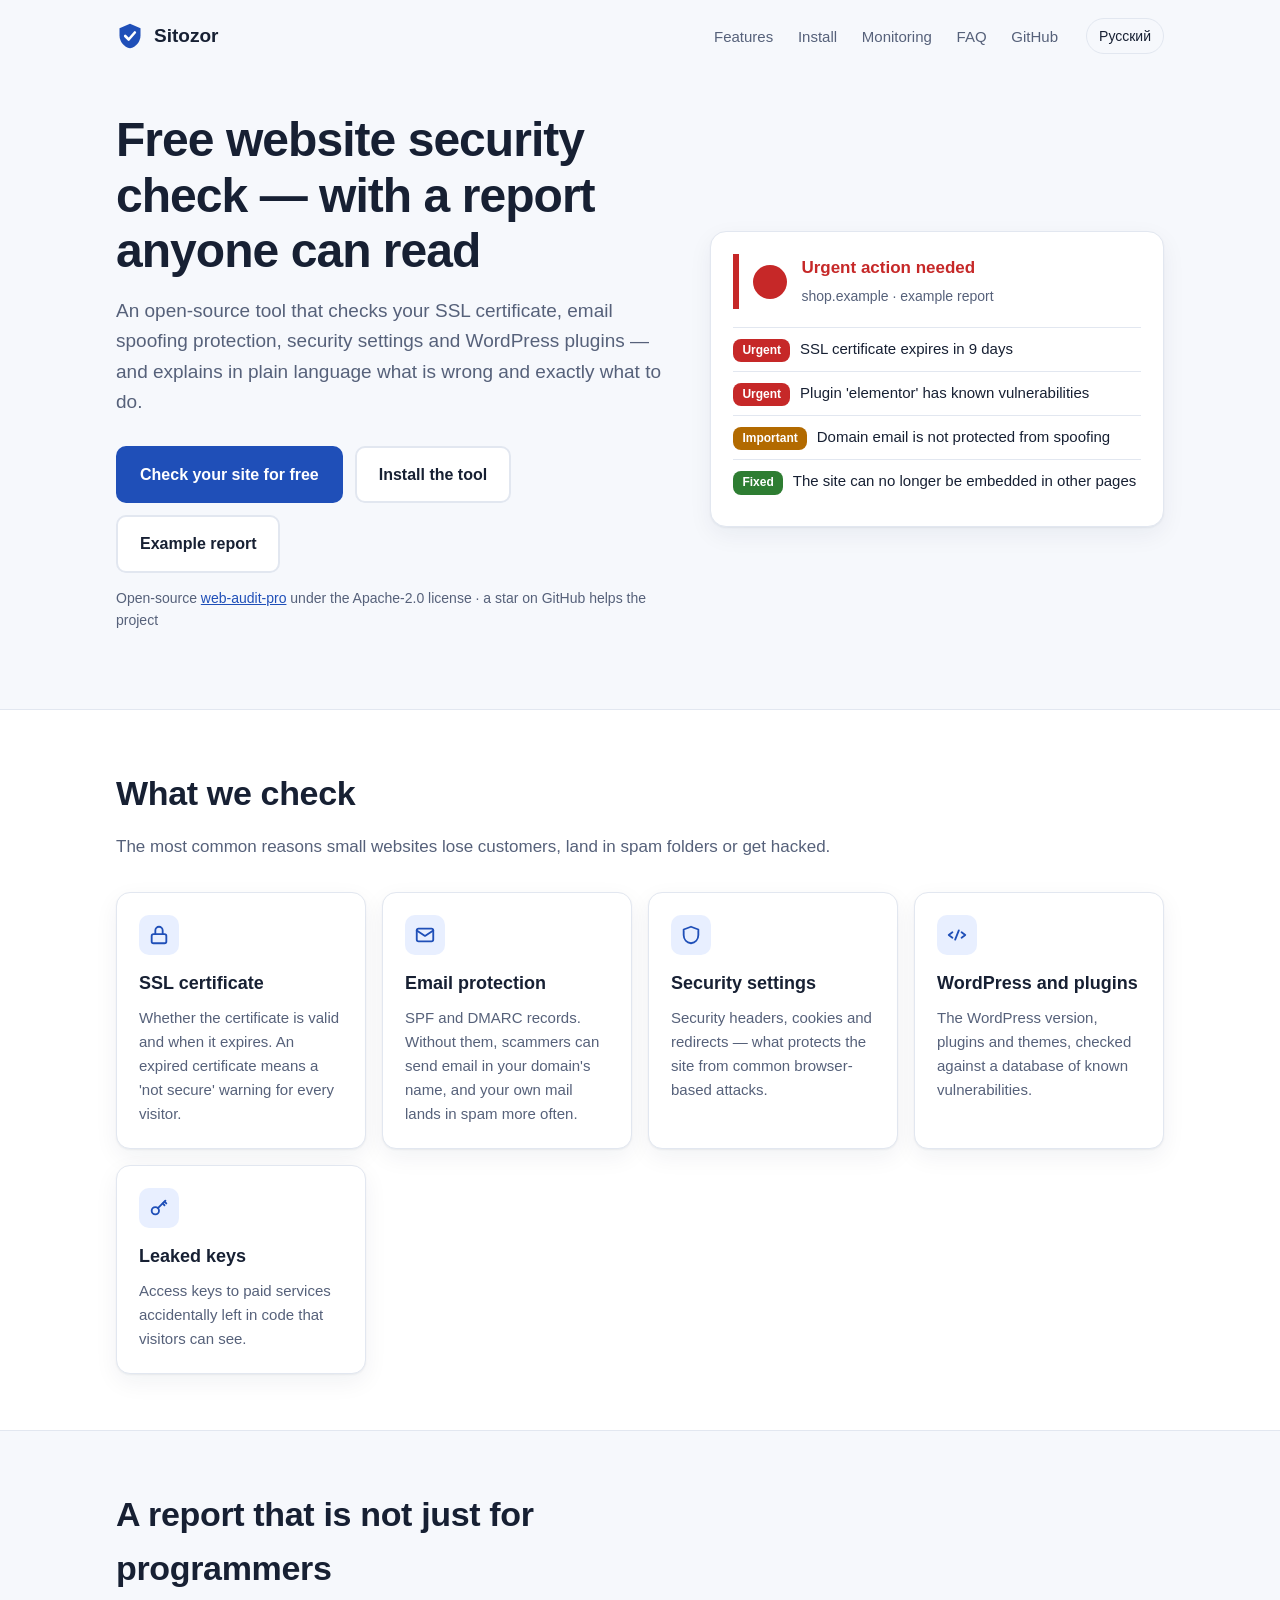
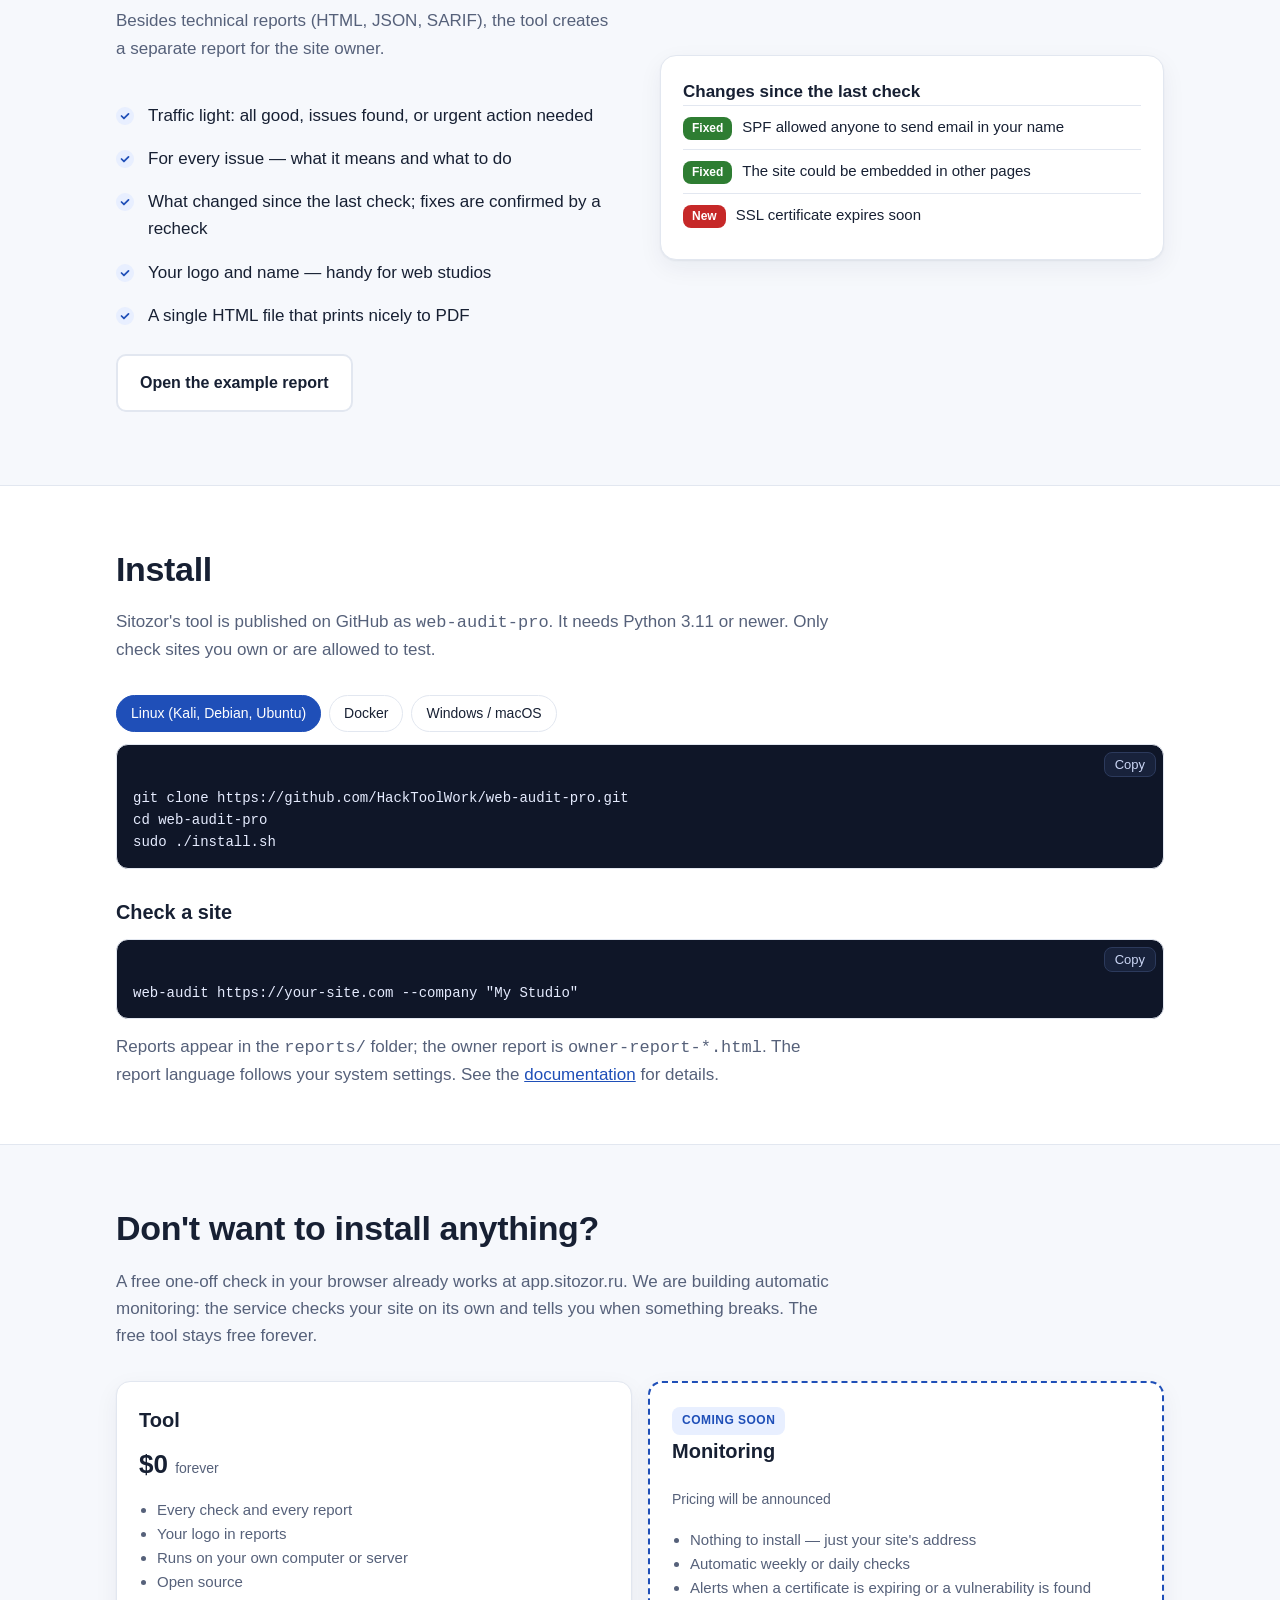
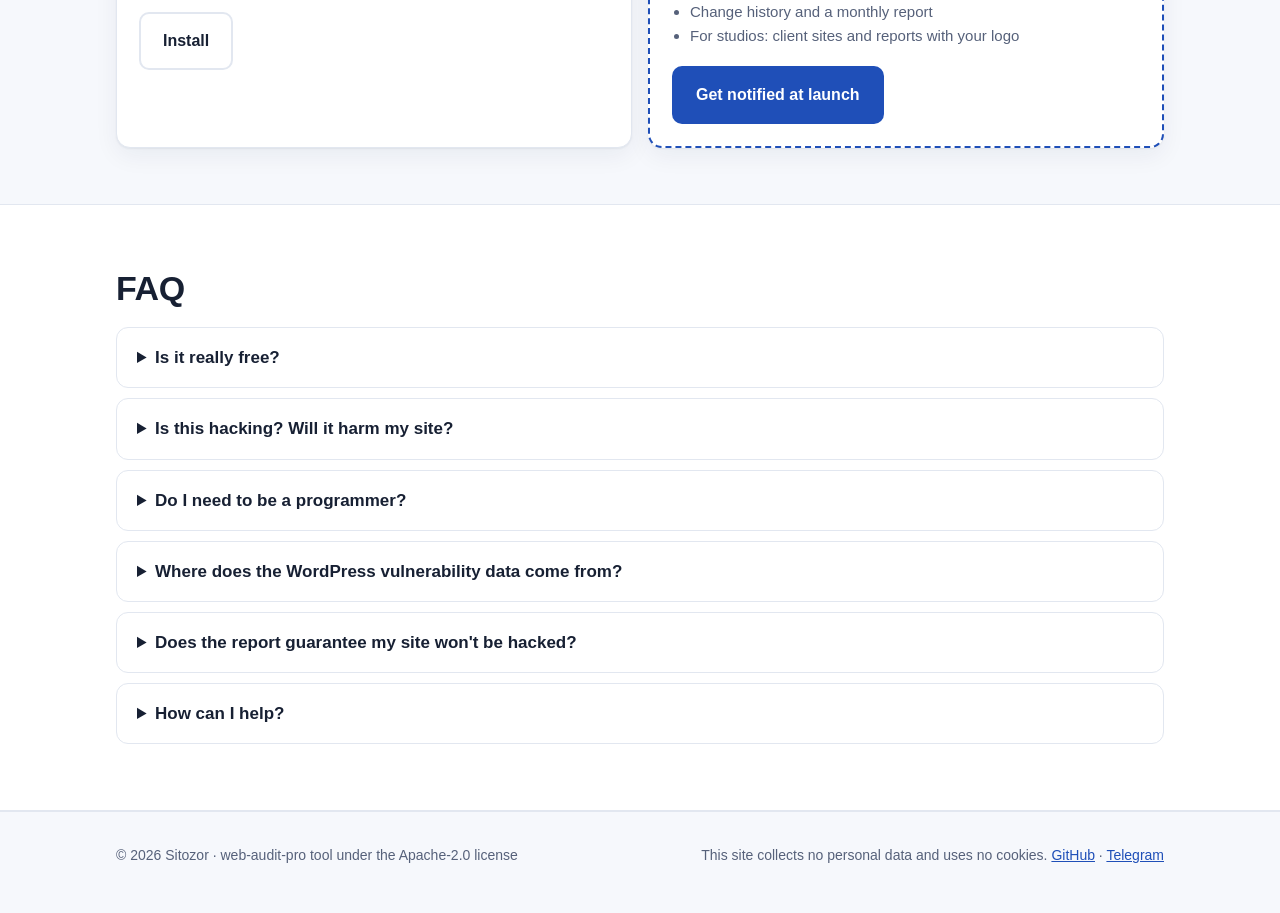
==== commit 90feab04: "Prepare the site for a strict CSP and link the live check - No inline scripts or styles: the languag" ====
--- a/index.html
+++ b/index.html
@@ -16,23 +16,13 @@
 <meta name="theme-color" content="#1f4fb8">
 <link rel="icon" href="data:image/svg+xml,%3Csvg xmlns='http://www.w3.org/2000/svg' viewBox='0 0 32 32'%3E%3Cpath d='M16 2 4 7v8c0 7.5 5.1 13.4 12 15 6.9-1.6 12-7.5 12-15V7z' fill='%231f4fb8'/%3E%3Cpath d='m10.5 16 4 4 7-8' fill='none' stroke='white' stroke-width='3' stroke-linecap='round' stroke-linejoin='round'/%3E%3C/svg%3E">
 <link rel="stylesheet" href="/assets/style.css">
-<script>
-(function () {
-  var saved = null;
-  try { saved = localStorage.getItem("lang"); } catch (e) {}
-  if (/bot|crawl|spider|slurp|yandex|google|bing|duckduck/i.test(navigator.userAgent)) return;
-  var preferred = (navigator.languages && navigator.languages[0]) || navigator.language || "";
-  if (saved === "en" || (!saved && preferred && !/^ru\b/i.test(preferred))) {
-    location.replace("/en/" + location.hash);
-  }
-})();
-</script>
+<script src="/assets/lang-redirect.js"></script>
 </head>
-<body>
+<body data-copy="Копировать" data-copied="Скопировано" data-failed="Не удалось">
 
 <div class="wrap">
   <header class="top">
-    <a class="brand" href="/"><svg viewBox="0 0 32 32" aria-hidden="true"><path d="M16 2 4 7v8c0 7.5 5.1 13.4 12 15 6.9-1.6 12-7.5 12-15V7z" fill="currentColor" style="color:var(--accent)"/><path d="m10.5 16 4 4 7-8" fill="none" stroke="#fff" stroke-width="3" stroke-linecap="round" stroke-linejoin="round"/></svg>Сайтозор</a>
+    <a class="brand" href="/"><svg viewBox="0 0 32 32" aria-hidden="true"><path d="M16 2 4 7v8c0 7.5 5.1 13.4 12 15 6.9-1.6 12-7.5 12-15V7z" fill="currentColor" class="logo-fill"/><path d="m10.5 16 4 4 7-8" fill="none" stroke="#fff" stroke-width="3" stroke-linecap="round" stroke-linejoin="round"/></svg>Сайтозор</a>
     <nav>
       <a href="#checks">Возможности</a>
       <a href="#install">Установка</a>
@@ -48,7 +38,8 @@
       <h1>Бесплатная проверка безопасности сайта — с понятным отчётом</h1>
       <p class="lead">Открытый инструмент: проверяет SSL-сертификат, защиту почты от подделки, настройки безопасности и плагины WordPress — и объясняет на русском языке, что не так и что именно сделать.</p>
       <div class="actions">
-        <a class="btn btn-primary" href="#install">Установить бесплатно</a>
+        <a class="btn btn-primary" href="https://app.sitozor.ru/?lang=ru">Проверить сайт бесплатно</a>
+        <a class="btn btn-ghost" href="#install">Установить инструмент</a>
         <a class="btn btn-ghost" href="/example-report.html" target="_blank" rel="noopener">Пример отчёта</a>
       </div>
       <p class="note">Открытый инструмент <a href="https://github.com/HackToolWork/web-audit-pro" target="_blank" rel="noopener">web-audit-pro</a> под лицензией Apache-2.0 · звезда на GitHub помогает проекту</p>
@@ -132,16 +123,16 @@
 .venv\Scripts\activate        <span class="c"># macOS: source .venv/bin/activate</span>
 python -m pip install .</pre><button type="button" class="copy">Копировать</button></div>
     </div>
-    <h3 style="margin:28px 0 10px">Проверка сайта</h3>
+    <h3 class="run-title">Проверка сайта</h3>
     <div class="code-wrap"><pre class="code">web-audit https://ваш-сайт.ru --company &quot;Моя студия&quot;</pre><button type="button" class="copy">Копировать</button></div>
-    <p class="sub" style="margin:0">Отчёты появятся в папке <code>reports/</code>; отчёт для владельца — файл <code>owner-report-*.html</code>. Язык отчёта берётся из настроек системы. Подробности — в <a href="https://github.com/HackToolWork/web-audit-pro#readme" target="_blank" rel="noopener">документации</a>.</p>
+    <p class="sub flush">Отчёты появятся в папке <code>reports/</code>; отчёт для владельца — файл <code>owner-report-*.html</code>. Язык отчёта берётся из настроек системы. Подробности — в <a href="https://github.com/HackToolWork/web-audit-pro#readme" target="_blank" rel="noopener">документации</a>.</p>
   </div>
 </section>
 
 <section id="monitoring">
   <div class="wrap">
     <h2>Не хотите ничего устанавливать?</h2>
-    <p class="sub">Готовим автоматический мониторинг: сервис сам проверяет сайт и пишет, если что-то сломалось. Бесплатная версия инструмента остаётся бесплатной навсегда.</p>
+    <p class="sub">Разовая бесплатная проверка в браузере уже работает на app.sitozor.ru. Готовим автоматический мониторинг: сервис сам проверяет сайт и пишет, если что-то сломалось. Бесплатная версия инструмента остаётся бесплатной навсегда.</p>
     <div class="free-vs">
       <div class="card">
         <h3>Инструмент</h3>
@@ -155,7 +146,7 @@
       </div>
       <div class="card soon">
         <span class="badge-soon">Скоро</span>
-        <h3 style="margin-top:12px">Мониторинг</h3>
+        <h3 class="card-title">Мониторинг</h3>
         <div class="price">от 390 ₽ <small>/ мес · планируемая цена</small></div>
         <ul>
           <li>Ничего не нужно устанавливать — только адрес сайта</li>
@@ -175,7 +166,7 @@
     
     <details class="faq"><summary>Это действительно бесплатно?</summary><p>Да. Инструмент распространяется с открытым кодом под лицензией Apache-2.0 — его можно использовать, в том числе в коммерческих целях. Платным будет только готовый сервис мониторинга, где не нужно ничего устанавливать.</p></details>
     <details class="faq"><summary>Это не взлом? Сайту ничего не будет?</summary><p>Нет. Инструмент делает только обычные запросы — такие же, как браузер при посещении сайта, — с ограничением скорости. Он не подбирает пароли, не отправляет вредоносные данные и не нагружает сервер. Проверяйте только свои сайты или сайты, на проверку которых у вас есть разрешение.</p></details>
-    <details class="faq"><summary>Нужно ли быть программистом?</summary><p>Нужно уметь установить программу и запустить одну команду в терминале — инструкция выше. Если это неудобно, подождите запуска мониторинга: там будет достаточно ввести адрес сайта.</p></details>
+    <details class="faq"><summary>Нужно ли быть программистом?</summary><p>Нет. Проверить сайт можно прямо в браузере на <a href="https://app.sitozor.ru/?lang=ru">app.sitozor.ru</a> — достаточно ввести адрес и подтвердить, что сайт ваш. Устанавливать инструмент нужно только тем, кто хочет запускать проверки сам.</p></details>
     <details class="faq"><summary>Откуда данные об уязвимостях WordPress?</summary><p>Из базы Wordfence Intelligence. Её можно бесплатно скачать командой <code>web-audit --update-wp-db</code> (нужен бесплатный API-ключ Wordfence) — дальше проверки работают без интернета.</p></details>
     <details class="faq"><summary>Гарантирует ли отчёт, что сайт не взломают?</summary><p>Нет, и мы честно об этом пишем. Автоматическая проверка находит самые распространённые проблемы, но не заменяет полноценный аудит безопасности.</p></details>
     <details class="faq"><summary>Как помочь проекту?</summary><p>Поставьте звезду на <a href="https://github.com/HackToolWork/web-audit-pro" target="_blank" rel="noopener">GitHub</a>, расскажите коллегам, сообщайте об ошибках и предлагайте улучшения в Issues.</p></details>
@@ -189,7 +180,6 @@
   </div>
 </footer>
 
-<script>window.SITE_TEXT = {copy: "Копировать", copied: "Скопировано", failed: "Не удалось"};</script>
 <script src="/assets/site.js"></script>
 </body>
 </html>
--- a/assets/style.css
+++ b/assets/style.css
@@ -162,3 +162,7 @@
 }
 .lang-switch:hover { border-color: var(--accent); }
 header.top nav { margin-left: auto; }
+.logo-fill { color: var(--accent); }
+.run-title { margin: 28px 0 10px; }
+.sub.flush { margin: 0; }
+.card-title { margin-top: 12px; }
